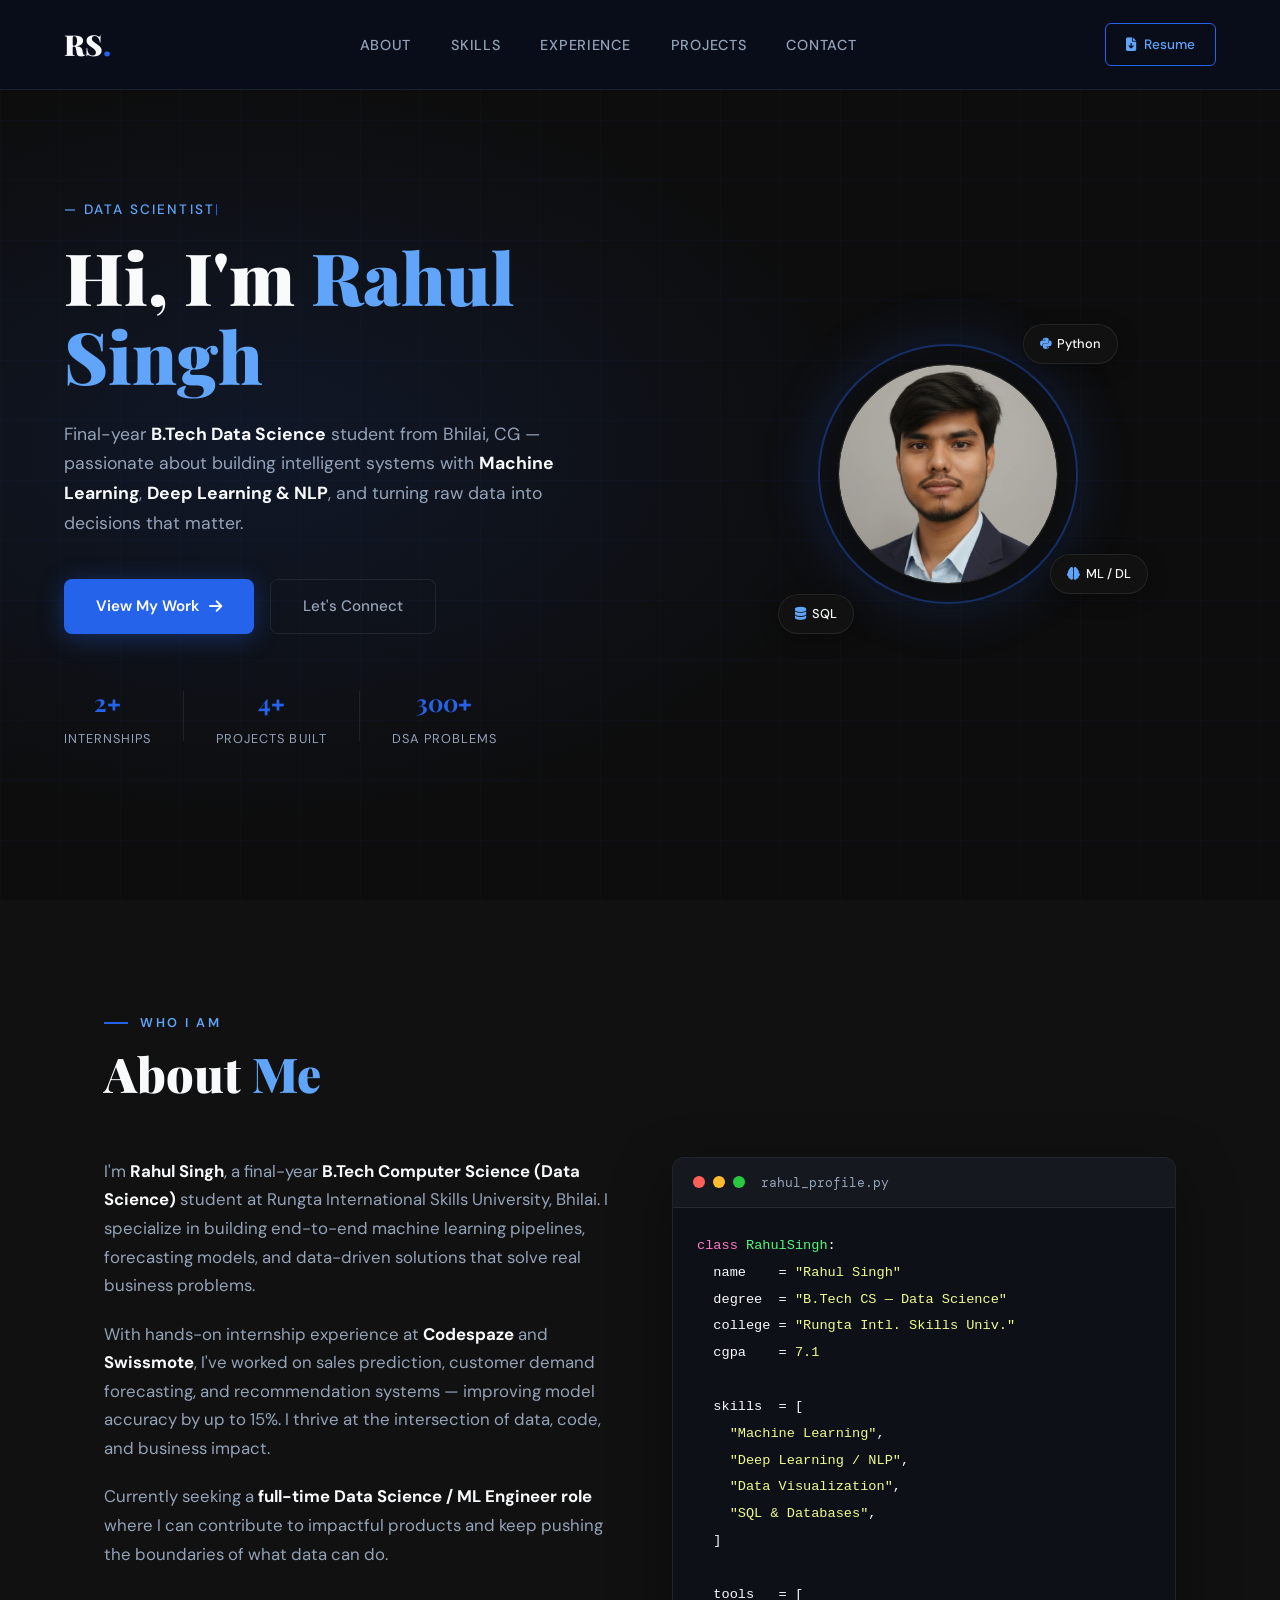
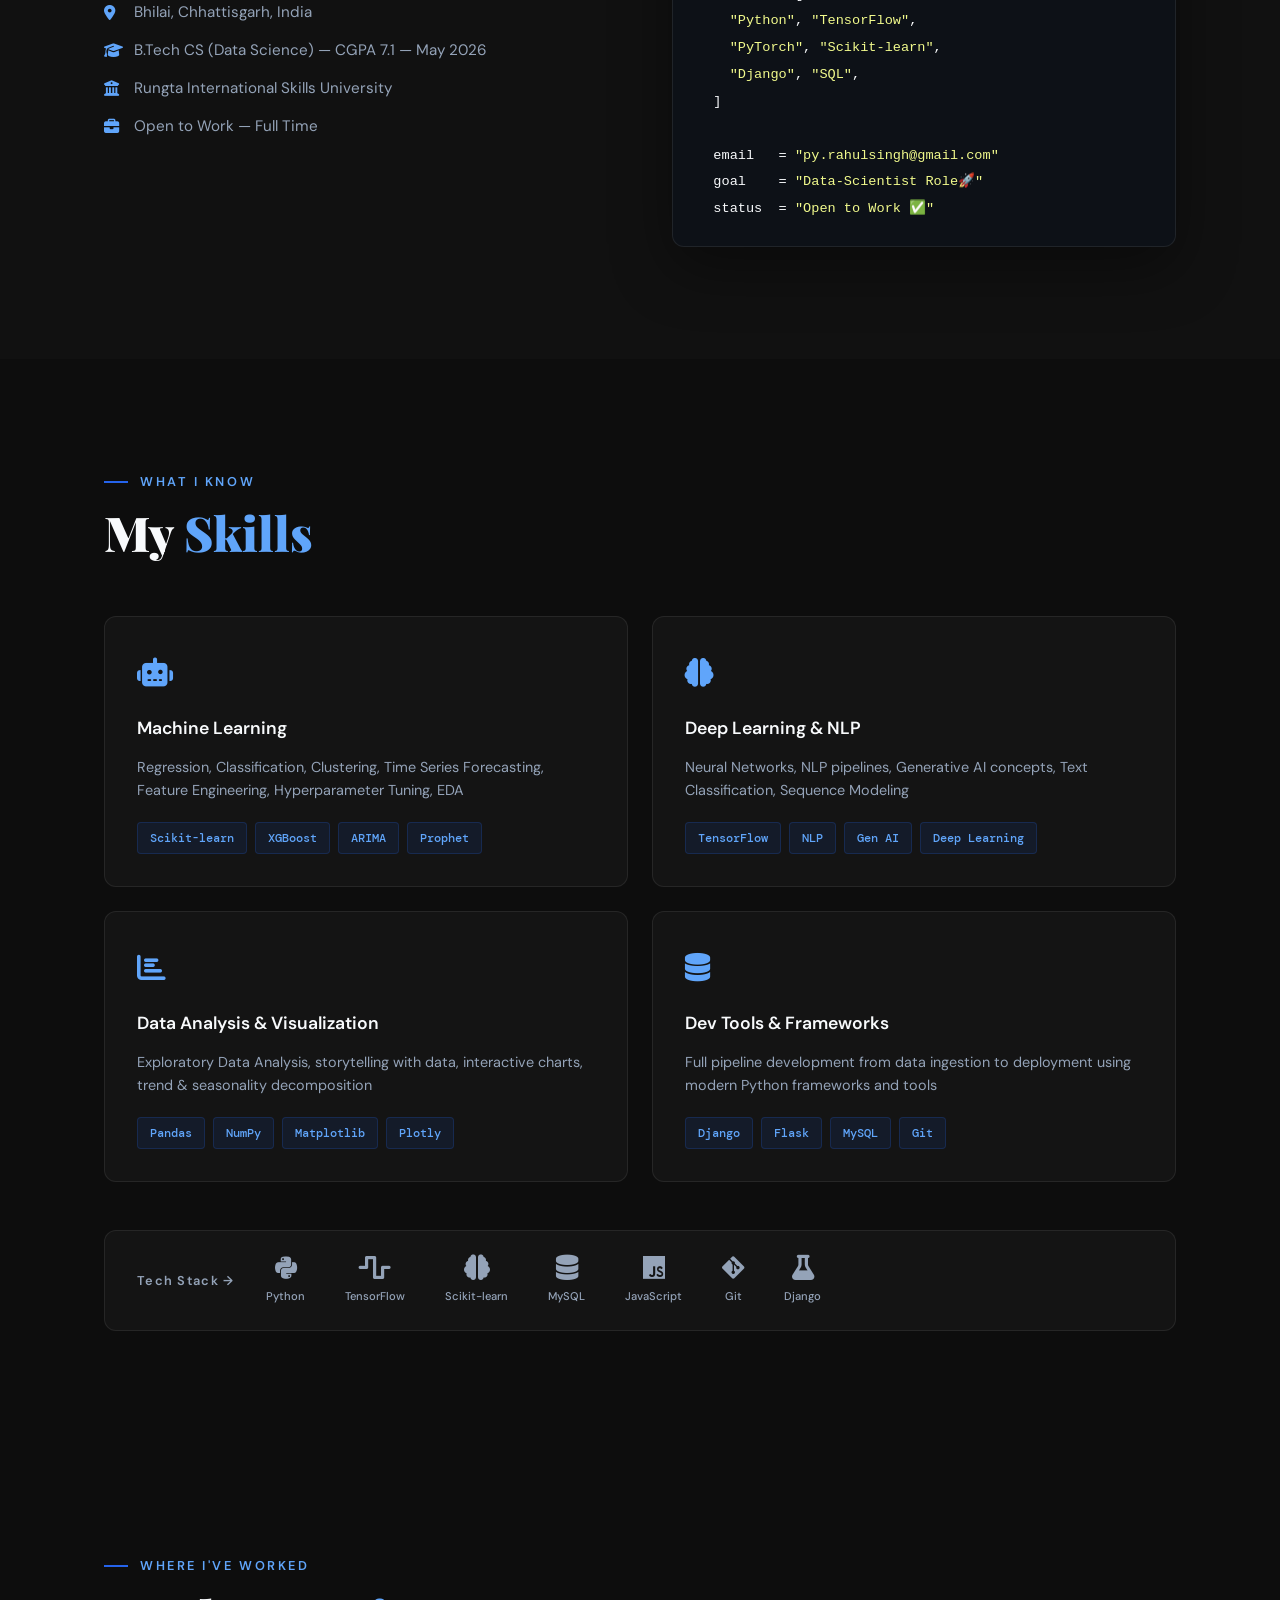
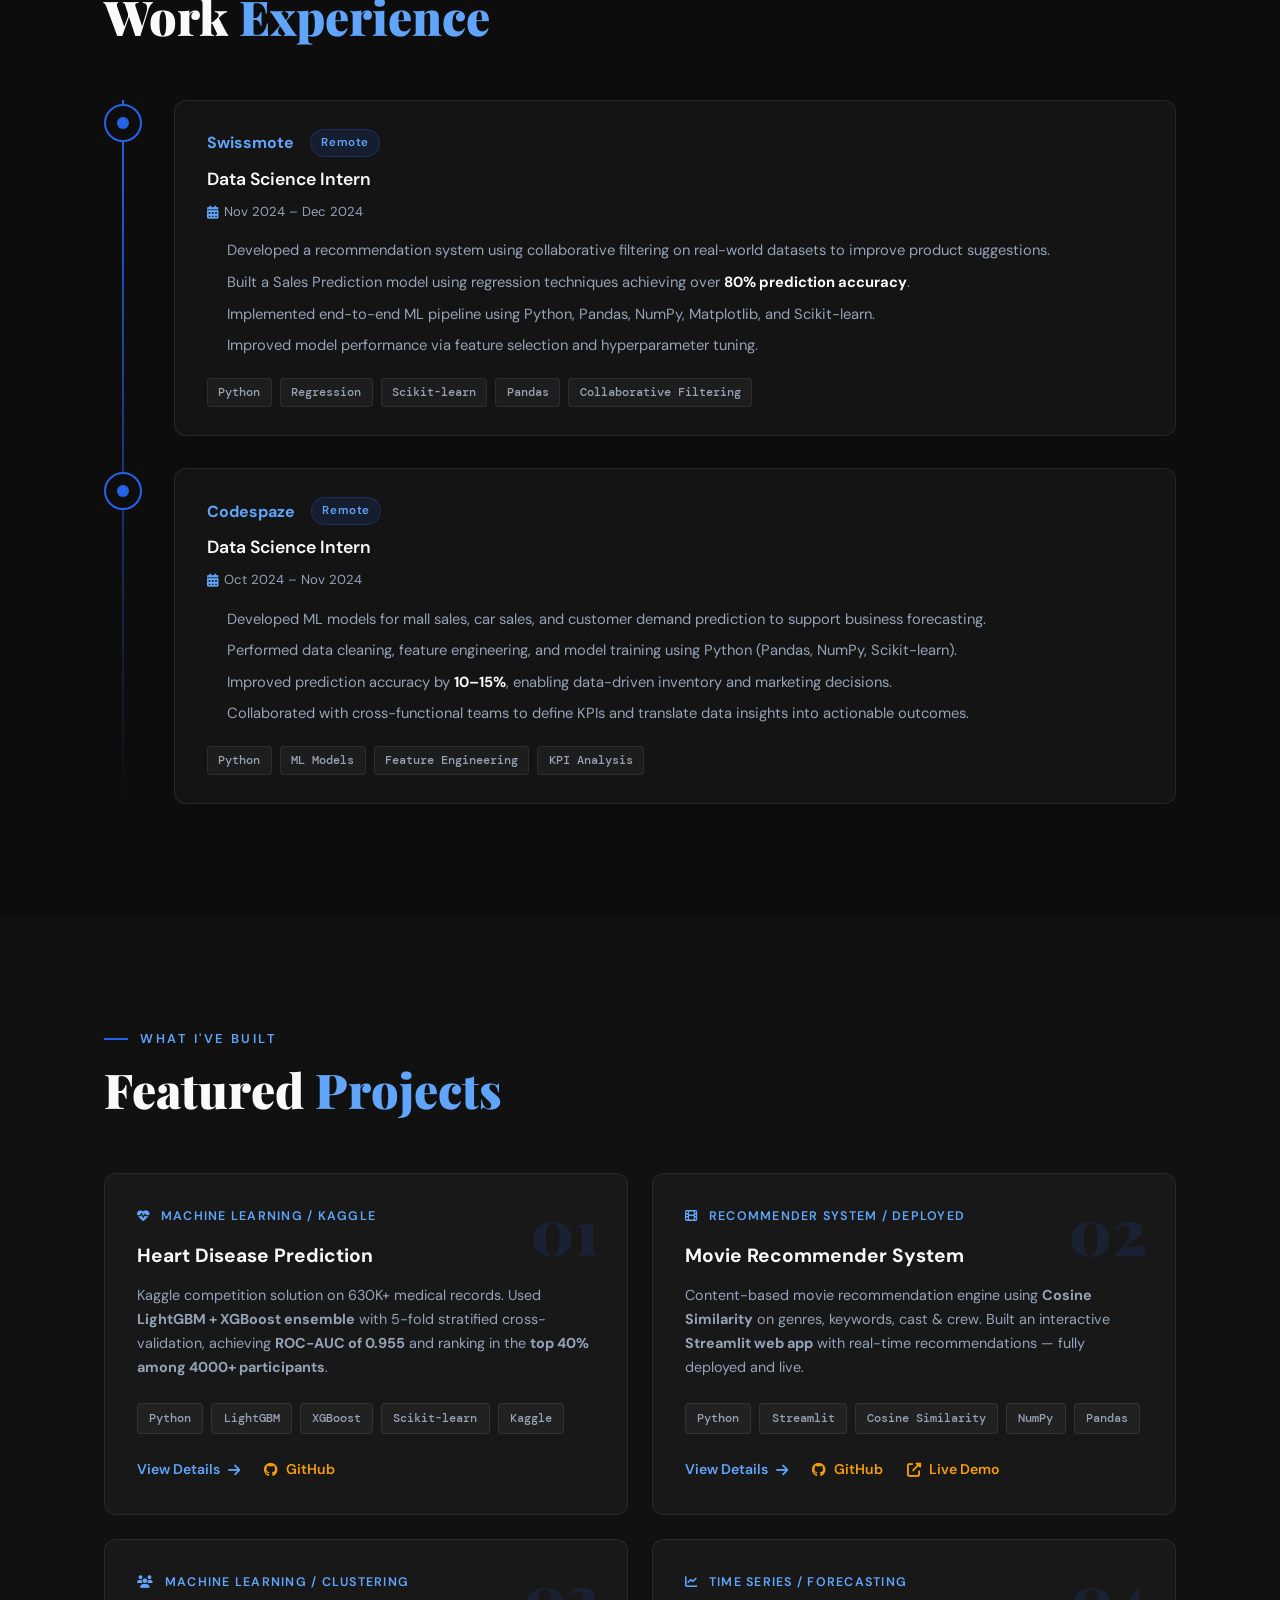
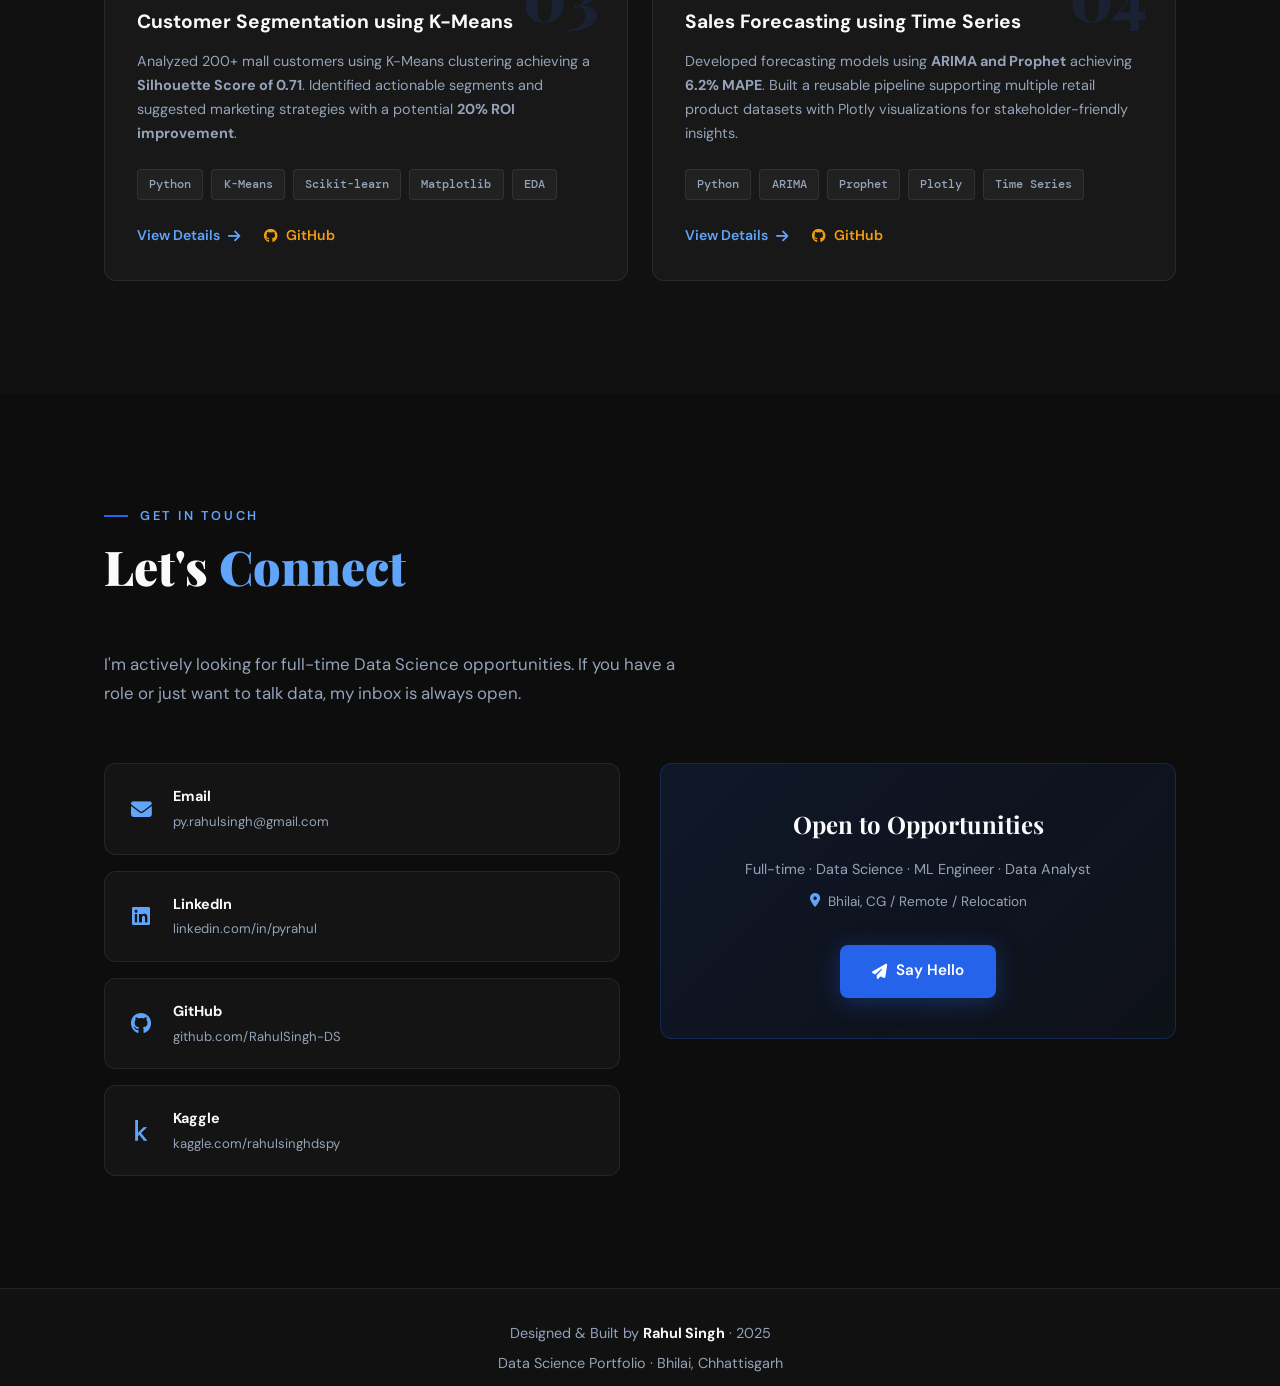
==== index.html @ aa513aab "Initial commit - Rahul Singh Portfolio" ====
<!DOCTYPE html>
<html lang="en">
<head>
  <meta charset="UTF-8" />
  <meta name="viewport" content="width=device-width, initial-scale=1.0"/>
  <title>Rahul Singh | Data Science Portfolio</title>
  <link rel="stylesheet" href="style.css" />
  <link href="https://fonts.googleapis.com/css2?family=Playfair+Display:wght@400;700;900&family=DM+Sans:wght@300;400;500;600&family=DM+Mono:wght@400;500&display=swap" rel="stylesheet"/>
  <link rel="stylesheet" href="https://cdnjs.cloudflare.com/ajax/libs/font-awesome/6.5.0/css/all.min.css"/>
</head>
<body>

  <!-- ═══════════════════════════
       NAVBAR
  ═══════════════════════════ -->
  <nav class="navbar" id="navbar">
    <div class="nav-logo">RS<span class="dot">.</span></div>
    <ul class="nav-links">
      <li><a href="#about">About</a></li>
      <li><a href="#skills">Skills</a></li>
      <li><a href="#experience">Experience</a></li>
      <li><a href="#projects">Projects</a></li>
      <li><a href="#contact">Contact</a></li>
    </ul>
    <a href="assets/resume/RahulSinghResume.pdf" class="btn-resume" target="_blank">
      <i class="fas fa-file-arrow-down"></i> Resume
    </a>
    <button class="hamburger" id="hamburger">
      <span></span><span></span><span></span>
    </button>
  </nav>

  <!-- ═══════════════════════════
       HERO
  ═══════════════════════════ -->
  <section class="hero" id="home">
    <div class="hero-bg-grid"></div>
    <div class="hero-content">

      <p class="hero-tag reveal">— <span id="typewriter"></span><span class="type-cursor">|</span></p>

      <h1 class="hero-title reveal">
        Hi, I'm <span class="highlight">Rahul Singh</span>
      </h1>

      <p class="hero-sub reveal">
        Final-year <strong>B.Tech Data Science</strong> student from Bhilai, CG — passionate about
        building intelligent systems with <strong>Machine Learning</strong>, <strong>Deep Learning & NLP</strong>,
        and turning raw data into decisions that matter.
      </p>

      <div class="hero-cta reveal">
        <a href="#projects" class="btn-primary">View My Work <i class="fas fa-arrow-right"></i></a>
        <a href="#contact" class="btn-ghost">Let's Connect</a>
      </div>

      <div class="hero-stats reveal">
        <div class="stat">
          <span class="stat-num" data-target="2">0</span><span>+</span>
          <p>Internships</p>
        </div>
        <div class="stat-divider"></div>
        <div class="stat">
          <span class="stat-num" data-target="4">0</span><span>+</span>
          <p>Projects Built</p>
        </div>
        <div class="stat-divider"></div>
        <div class="stat">
          <span class="stat-num" data-target="300">0</span><span>+</span>
          <p>DSA Problems</p>
        </div>
      </div>

    </div>

    <div class="hero-visual reveal">
      <div class="avatar-ring">
        <div class="avatar-placeholder">
          <img src="assets/images/pfp.jpg" alt="Rahul Singh" onerror="this.style.display='none';this.parentElement.innerHTML+='<span class=initials>RS</span>'" />
        </div>
      </div>
      <div class="float-badge badge-1"><i class="fab fa-python"></i> Python</div>
      <div class="float-badge badge-2"><i class="fas fa-brain"></i> ML / DL</div>
      <div class="float-badge badge-3"><i class="fas fa-database"></i> SQL</div>
    </div>
  </section>

  <!-- ═══════════════════════════
       ABOUT
  ═══════════════════════════ -->
  <section class="about section" id="about">
    <div class="container">
      <div class="section-label">Who I Am</div>
      <h2 class="section-title">About <span class="highlight">Me</span></h2>

      <div class="about-grid">

        <div class="about-text reveal">
          <p>
            I'm <strong>Rahul Singh</strong>, a final-year <strong>B.Tech Computer Science (Data Science)</strong>
            student at Rungta International Skills University, Bhilai. I specialize in building
            end-to-end machine learning pipelines, forecasting models, and data-driven solutions
            that solve real business problems.
          </p>
          <p>
            With hands-on internship experience at <strong>Codespaze</strong> and <strong>Swissmote</strong>,
            I've worked on sales prediction, customer demand forecasting, and recommendation systems —
            improving model accuracy by up to 15%. I thrive at the intersection of data, code, and business impact.
          </p>
          <p>
            Currently seeking a <strong>full-time Data Science / ML Engineer role</strong> where I can
            contribute to impactful products and keep pushing the boundaries of what data can do.
          </p>
          <div class="about-info">
            <div class="info-item"><i class="fas fa-map-marker-alt"></i> Bhilai, Chhattisgarh, India</div>
            <div class="info-item"><i class="fas fa-graduation-cap"></i> B.Tech CS (Data Science) — CGPA 7.1 — May 2026</div>
            <div class="info-item"><i class="fas fa-university"></i> Rungta International Skills University</div>
            <div class="info-item"><i class="fas fa-briefcase"></i> Open to Work — Full Time</div>
          </div>
        </div>

        <div class="about-card reveal">
          <div class="card-inner">
            <div class="card-header">
              <span class="card-dot red"></span>
              <span class="card-dot yellow"></span>
              <span class="card-dot green"></span>
              <span class="card-title">rahul_profile.py</span>
            </div>
            <pre class="code-block"><code><span class="c-keyword">class</span> <span class="c-class">RahulSingh</span>:
  name    = <span class="c-str">"Rahul Singh"</span>
  degree  = <span class="c-str">"B.Tech CS — Data Science"</span>
  college = <span class="c-str">"Rungta Intl. Skills Univ."</span>
  cgpa    = <span class="c-str">7.1</span>

  skills  = [
    <span class="c-str">"Machine Learning"</span>,
    <span class="c-str">"Deep Learning / NLP"</span>,
    <span class="c-str">"Data Visualization"</span>,
    <span class="c-str">"SQL & Databases"</span>,
  ]

  tools   = [
    <span class="c-str">"Python"</span>, <span class="c-str">"TensorFlow"</span>,
    <span class="c-str">"PyTorch"</span>, <span class="c-str">"Scikit-learn"</span>,
    <span class="c-str">"Django"</span>, <span class="c-str">"SQL"</span>,
  ]

  email   = <span class="c-str">"py.rahulsingh@gmail.com"</span>
  goal    = <span class="c-str">"Data-Scientist Role🚀"</span>
  status  = <span class="c-str">"Open to Work ✅"</span></code></pre>
          </div>
        </div>

      </div>
    </div>
  </section>

  <!-- ═══════════════════════════
       SKILLS
  ═══════════════════════════ -->
  <section class="skills section" id="skills">
    <div class="container">
      <div class="section-label">What I Know</div>
      <h2 class="section-title">My <span class="highlight">Skills</span></h2>

      <div class="skills-grid">

        <div class="skill-card reveal">
          <div class="skill-icon"><i class="fas fa-robot"></i></div>
          <h3>Machine Learning</h3>
          <p>Regression, Classification, Clustering, Time Series Forecasting, Feature Engineering, Hyperparameter Tuning, EDA</p>
          <div class="skill-tags">
            <span>Scikit-learn</span><span>XGBoost</span><span>ARIMA</span><span>Prophet</span>
          </div>
        </div>

        <div class="skill-card reveal">
          <div class="skill-icon"><i class="fas fa-brain"></i></div>
          <h3>Deep Learning & NLP</h3>
          <p>Neural Networks, NLP pipelines, Generative AI concepts, Text Classification, Sequence Modeling</p>
          <div class="skill-tags">
            <span>TensorFlow</span><span>NLP</span><span>Gen AI</span><span>Deep Learning</span>
          </div>
        </div>

        <div class="skill-card reveal">
          <div class="skill-icon"><i class="fas fa-chart-bar"></i></div>
          <h3>Data Analysis & Visualization</h3>
          <p>Exploratory Data Analysis, storytelling with data, interactive charts, trend & seasonality decomposition</p>
          <div class="skill-tags">
            <span>Pandas</span><span>NumPy</span><span>Matplotlib</span><span>Plotly</span>
          </div>
        </div>

        <div class="skill-card reveal">
          <div class="skill-icon"><i class="fas fa-database"></i></div>
          <h3>Dev Tools & Frameworks</h3>
          <p>Full pipeline development from data ingestion to deployment using modern Python frameworks and tools</p>
          <div class="skill-tags">
            <span>Django</span><span>Flask</span><span>MySQL</span><span>Git</span>
          </div>
        </div>

      </div>

      <div class="tech-bar reveal">
        <span>Tech Stack →</span>
        <div class="tech-logos">
          <div class="tech-item"><i class="fab fa-python"></i><p>Python</p></div>
          <div class="tech-item"><i class="fas fa-wave-square"></i><p>TensorFlow</p></div>
          <div class="tech-item"><i class="fas fa-brain"></i><p>Scikit-learn</p></div>
          <div class="tech-item"><i class="fas fa-database"></i><p>MySQL</p></div>
          <div class="tech-item"><i class="fab fa-js"></i><p>JavaScript</p></div>
          <div class="tech-item"><i class="fab fa-git-alt"></i><p>Git</p></div>
          <div class="tech-item"><i class="fas fa-flask"></i><p>Django</p></div>
        </div>
      </div>

    </div>
  </section>

  <!-- ═══════════════════════════
       EXPERIENCE
  ═══════════════════════════ -->
  <section class="experience section" id="experience">
    <div class="container">
      <div class="section-label">Where I've Worked</div>
      <h2 class="section-title">Work <span class="highlight">Experience</span></h2>

      <div class="timeline">

        <div class="timeline-item reveal">
          <div class="timeline-dot"></div>
          <div class="timeline-card">
            <div class="timeline-meta">
              <span class="timeline-company">Swissmote</span>
              <span class="timeline-badge">Remote</span>
            </div>
            <h3>Data Science Intern</h3>
            <p class="timeline-date"><i class="fas fa-calendar-alt"></i> Nov 2024 – Dec 2024</p>
            <ul class="timeline-points">
              <li>Developed a recommendation system using collaborative filtering on real-world datasets to improve product suggestions.</li>
              <li>Built a Sales Prediction model using regression techniques achieving over <strong>80% prediction accuracy</strong>.</li>
              <li>Implemented end-to-end ML pipeline using Python, Pandas, NumPy, Matplotlib, and Scikit-learn.</li>
              <li>Improved model performance via feature selection and hyperparameter tuning.</li>
            </ul>
            <div class="timeline-tags">
              <span>Python</span><span>Regression</span><span>Scikit-learn</span><span>Pandas</span><span>Collaborative Filtering</span>
            </div>
          </div>
        </div>

        <div class="timeline-item reveal">
          <div class="timeline-dot"></div>
          <div class="timeline-card">
            <div class="timeline-meta">
              <span class="timeline-company">Codespaze</span>
              <span class="timeline-badge">Remote</span>
            </div>
            <h3>Data Science Intern</h3>
            <p class="timeline-date"><i class="fas fa-calendar-alt"></i> Oct 2024 – Nov 2024</p>
            <ul class="timeline-points">
              <li>Developed ML models for mall sales, car sales, and customer demand prediction to support business forecasting.</li>
              <li>Performed data cleaning, feature engineering, and model training using Python (Pandas, NumPy, Scikit-learn).</li>
              <li>Improved prediction accuracy by <strong>10–15%</strong>, enabling data-driven inventory and marketing decisions.</li>
              <li>Collaborated with cross-functional teams to define KPIs and translate data insights into actionable outcomes.</li>
            </ul>
            <div class="timeline-tags">
              <span>Python</span><span>ML Models</span><span>Feature Engineering</span><span>KPI Analysis</span>
            </div>
          </div>
        </div>

      </div>
    </div>
  </section>

  <!-- ═══════════════════════════
       PROJECTS
  ═══════════════════════════ -->
  <section class="projects section" id="projects">
    <div class="container">
      <div class="section-label">What I've Built</div>
      <h2 class="section-title">Featured <span class="highlight">Projects</span></h2>

      <div class="projects-grid">

        <div class="project-card reveal">
          <div class="project-num">01</div>
          <div class="project-domain"><i class="fas fa-heartbeat"></i> Machine Learning / Kaggle</div>
          <h3>Heart Disease Prediction</h3>
          <p>Kaggle competition solution on 630K+ medical records. Used <strong>LightGBM + XGBoost ensemble</strong> with 5-fold stratified cross-validation, achieving <strong>ROC-AUC of 0.955</strong> and ranking in the <strong>top 40% among 4000+ participants</strong>.</p>
          <div class="project-tags">
            <span>Python</span><span>LightGBM</span><span>XGBoost</span><span>Scikit-learn</span><span>Kaggle</span>
          </div>
          <div class="project-links-row">
            <a href="projects/project1.html" class="project-link">View Details <i class="fas fa-arrow-right"></i></a>
            <a href="https://github.com/RahulSingh-DS/heart-disease-kaggle-prediction" target="_blank" class="project-link live-link"><i class="fab fa-github"></i> GitHub</a>
          </div>
        </div>

        <div class="project-card reveal">
          <div class="project-num">02</div>
          <div class="project-domain"><i class="fas fa-film"></i> Recommender System / Deployed</div>
          <h3>Movie Recommender System</h3>
          <p>Content-based movie recommendation engine using <strong>Cosine Similarity</strong> on genres, keywords, cast & crew. Built an interactive <strong>Streamlit web app</strong> with real-time recommendations — fully deployed and live.</p>
          <div class="project-tags">
            <span>Python</span><span>Streamlit</span><span>Cosine Similarity</span><span>NumPy</span><span>Pandas</span>
          </div>
          <div class="project-links-row">
            <a href="projects/project2.html" class="project-link">View Details <i class="fas fa-arrow-right"></i></a>
            <a href="https://github.com/RahulSingh-DS/movie-recommender-system" target="_blank" class="project-link live-link"><i class="fab fa-github"></i> GitHub</a>
            <a href="https://movie-recommender-system-rahulsinghds.streamlit.app" target="_blank" class="project-link live-link"><i class="fas fa-external-link-alt"></i> Live Demo</a>
          </div>
        </div>

        <div class="project-card reveal">
          <div class="project-num">03</div>
          <div class="project-domain"><i class="fas fa-users"></i> Machine Learning / Clustering</div>
          <h3>Customer Segmentation using K-Means</h3>
          <p>Analyzed 200+ mall customers using K-Means clustering achieving a <strong>Silhouette Score of 0.71</strong>. Identified actionable segments and suggested marketing strategies with a potential <strong>20% ROI improvement</strong>.</p>
          <div class="project-tags">
            <span>Python</span><span>K-Means</span><span>Scikit-learn</span><span>Matplotlib</span><span>EDA</span>
          </div>
          <div class="project-links-row">
            <a href="projects/project3.html" class="project-link">View Details <i class="fas fa-arrow-right"></i></a>
            <a href="https://github.com/RahulSingh-DS/Customer-Segmentatiob-using-K-means-Clustering." target="_blank" class="project-link live-link"><i class="fab fa-github"></i> GitHub</a>
          </div>
        </div>

        <div class="project-card reveal">
          <div class="project-num">04</div>
          <div class="project-domain"><i class="fas fa-chart-line"></i> Time Series / Forecasting</div>
          <h3>Sales Forecasting using Time Series</h3>
          <p>Developed forecasting models using <strong>ARIMA and Prophet</strong> achieving <strong>6.2% MAPE</strong>. Built a reusable pipeline supporting multiple retail product datasets with Plotly visualizations for stakeholder-friendly insights.</p>
          <div class="project-tags">
            <span>Python</span><span>ARIMA</span><span>Prophet</span><span>Plotly</span><span>Time Series</span>
          </div>
          <div class="project-links-row">
            <a href="projects/project4.html" class="project-link">View Details <i class="fas fa-arrow-right"></i></a>
            <a href="https://github.com/RahulSingh-DS" target="_blank" class="project-link live-link"><i class="fab fa-github"></i> GitHub</a>
          </div>
        </div>

      </div>
    </div>
  </section>

  <!-- ═══════════════════════════
       CONTACT
  ═══════════════════════════ -->
  <section class="contact section" id="contact">
    <div class="container">
      <div class="section-label">Get In Touch</div>
      <h2 class="section-title">Let's <span class="highlight">Connect</span></h2>

      <p class="contact-sub reveal">
        I'm actively looking for full-time Data Science opportunities.
        If you have a role or just want to talk data, my inbox is always open.
      </p>

      <div class="contact-grid">

        <div class="contact-links reveal">
          <a href="mailto:py.rahulsingh@gmail.com" class="contact-item">
            <i class="fas fa-envelope"></i>
            <div><strong>Email</strong><span>py.rahulsingh@gmail.com</span></div>
          </a>
          <a href="https://linkedin.com/in/pyrahul" target="_blank" class="contact-item">
            <i class="fab fa-linkedin"></i>
            <div><strong>LinkedIn</strong><span>linkedin.com/in/pyrahul</span></div>
          </a>
          <a href="https://github.com/RahulSingh-DS" target="_blank" class="contact-item">
            <i class="fab fa-github"></i>
            <div><strong>GitHub</strong><span>github.com/RahulSingh-DS</span></div>
          </a>
          <a href="https://kaggle.com/rahulsinghdspy" target="_blank" class="contact-item">
            <i class="fab fa-kaggle"></i>
            <div><strong>Kaggle</strong><span>kaggle.com/rahulsinghdspy</span></div>
          </a>
        </div>

        <div class="contact-cta reveal">
          <div class="cta-box">
            <h3>Open to Opportunities</h3>
            <p>Full-time · Data Science · ML Engineer · Data Analyst</p>
            <p class="cta-location"><i class="fas fa-map-marker-alt"></i> Bhilai, CG / Remote / Relocation</p>
            <a href="mailto:py.rahulsingh@gmail.com" class="btn-primary">
              <i class="fas fa-paper-plane"></i> Say Hello
            </a>
          </div>
        </div>

      </div>
    </div>
  </section>

  <!-- ═══════════════════════════
       FOOTER
  ═══════════════════════════ -->
  <footer class="footer">
    <div class="container">
      <p>Designed & Built by <strong>Rahul Singh</strong> · 2025</p>
      <p class="footer-sub">Data Science Portfolio · Bhilai, Chhattisgarh</p>
    </div>
  </footer>

  <script src="script.js"></script>
</body>
</html>
---- style.css ----
/* ═══════════════════════════════════════════
   RAHUL PORTFOLIO — PROFESSIONAL CORPORATE
   ═══════════════════════════════════════════ */

/* ── CSS Variables ── */
:root {
  --navy:       #0d0d0d;
  --navy-mid:   #111111;
  --navy-light: #1a1a1a;
  --accent:     #2563eb;
  --accent-glow:#3b82f6;
  --accent-lt:  #60a5fa;
  --gold:       #f59e0b;
  --white:      #f8fafc;
  --muted:      #94a3b8;
  --border:     rgba(255,255,255,0.08);
  --card-bg:    rgba(255,255,255,0.03);
  --font-display: 'Playfair Display', serif;
  --font-body:    'DM Sans', sans-serif;
  --font-mono:    'DM Mono', monospace;
  --radius:     12px;
  --transition: 0.35s cubic-bezier(0.4, 0, 0.2, 1);
}

/* ── Reset ── */
*, *::before, *::after { margin: 0; padding: 0; box-sizing: border-box; }
html { scroll-behavior: smooth; }
body {
  background: var(--navy);
  color: var(--white);
  font-family: var(--font-body);
  font-size: 16px;
  line-height: 1.7;
  overflow-x: hidden;
}
a { text-decoration: none; color: inherit; }
ul { list-style: none; }
img { max-width: 100%; display: block; }

/* ── Scrollbar ── */
::-webkit-scrollbar { width: 6px; }
::-webkit-scrollbar-track { background: var(--navy); }
::-webkit-scrollbar-thumb { background: var(--accent); border-radius: 4px; }

/* ── Selection ── */
::selection { background: var(--accent); color: #fff; }

/* ══════════════════════════════
   NAVBAR
══════════════════════════════ */
.navbar {
  position: fixed; top: 0; left: 0; right: 0; z-index: 999;
  display: flex; align-items: center; justify-content: space-between;
  padding: 1.25rem 5%;
  background: rgba(10, 15, 30, 0.85);
  backdrop-filter: blur(16px);
  border-bottom: 1px solid var(--border);
  transition: var(--transition);
}
.navbar.scrolled {
  padding: 0.9rem 5%;
  box-shadow: 0 4px 30px rgba(0,0,0,0.4);
}
.nav-logo {
  font-family: var(--font-display);
  font-size: 1.8rem; font-weight: 900;
  color: var(--white);
}
.nav-logo .dot { color: var(--accent); }
.nav-links { display: flex; gap: 2.5rem; }
.nav-links a {
  font-size: 0.9rem; font-weight: 500;
  color: var(--muted); letter-spacing: 0.05em;
  text-transform: uppercase;
  position: relative; transition: color var(--transition);
}
.nav-links a::after {
  content: ''; position: absolute; bottom: -4px; left: 0;
  width: 0; height: 2px; background: var(--accent);
  transition: width var(--transition);
}
.nav-links a:hover { color: var(--white); }
.nav-links a:hover::after { width: 100%; }
.btn-resume {
  display: flex; align-items: center; gap: 0.5rem;
  padding: 0.55rem 1.25rem; border-radius: 6px;
  background: transparent; border: 1px solid var(--accent);
  color: var(--accent-lt); font-size: 0.85rem; font-weight: 500;
  transition: var(--transition);
}
.btn-resume:hover { background: var(--accent); color: #fff; }
.hamburger { display: none; flex-direction: column; gap: 5px; background: none; border: none; cursor: pointer; }
.hamburger span { display: block; width: 24px; height: 2px; background: var(--white); border-radius: 2px; transition: var(--transition); }

/* ══════════════════════════════
   HERO
══════════════════════════════ */
.hero {
  min-height: 100vh;
  display: flex; align-items: center;
  padding: 7rem 5% 4rem;
  position: relative; overflow: hidden;
  gap: 4rem;
}
.hero-bg-grid {
  position: absolute; inset: 0; z-index: 0;
  background-image:
    linear-gradient(rgba(37, 99, 235, 0.04) 1px, transparent 1px),
    linear-gradient(90deg, rgba(37, 99, 235, 0.04) 1px, transparent 1px);
  background-size: 60px 60px;
}
.hero-bg-grid::after {
  content: ''; position: absolute; inset: 0;
  background: radial-gradient(ellipse 70% 60% at 20% 50%, rgba(37,99,235,0.12) 0%, transparent 70%);
}
.hero-content { position: relative; z-index: 1; flex: 1; max-width: 640px; }
.hero-tag {
  font-size: 0.85rem; font-weight: 500; letter-spacing: 0.15em;
  text-transform: uppercase; color: var(--accent-lt);
  margin-bottom: 1rem;
}
.hero-title {
  font-family: var(--font-display);
  font-size: clamp(2.8rem, 6vw, 4.5rem);
  font-weight: 900; line-height: 1.1;
  margin-bottom: 1.5rem;
  color: var(--white);
}
.highlight { color: var(--accent-lt); }
.type-cursor {
  color: var(--accent);
  animation: blink 0.75s step-end infinite;
  font-weight: 300;
}
@keyframes blink { 50% { opacity: 0; } }
.hero-sub {
  font-size: 1.1rem; color: var(--muted); margin-bottom: 2.5rem; max-width: 520px;
}
.hero-sub strong { color: var(--white); }
.hero-cta { display: flex; gap: 1rem; flex-wrap: wrap; margin-bottom: 3rem; }
.btn-primary {
  display: inline-flex; align-items: center; gap: 0.6rem;
  padding: 0.85rem 2rem; border-radius: 8px;
  background: var(--accent); color: #fff;
  font-weight: 600; font-size: 0.95rem;
  transition: var(--transition); box-shadow: 0 4px 24px rgba(37,99,235,0.35);
}
.btn-primary:hover { background: var(--accent-glow); transform: translateY(-2px); box-shadow: 0 8px 32px rgba(37,99,235,0.5); }
.btn-ghost {
  display: inline-flex; align-items: center; gap: 0.6rem;
  padding: 0.85rem 2rem; border-radius: 8px;
  border: 1px solid var(--border); color: var(--muted);
  font-weight: 500; font-size: 0.95rem;
  transition: var(--transition);
}
.btn-ghost:hover { border-color: var(--accent); color: var(--white); }
.hero-stats { display: flex; align-items: center; gap: 2rem; }
.stat { text-align: center; }
.stat-num { font-family: var(--font-display); font-size: 2.2rem; font-weight: 900; color: var(--white); }
.stat span { color: var(--accent); font-size: 1.5rem; font-weight: 700; }
.stat p { font-size: 0.8rem; color: var(--muted); text-transform: uppercase; letter-spacing: 0.08em; margin-top: 0.2rem; }
.stat-divider { width: 1px; height: 50px; background: var(--border); }

/* Hero Visual */
.hero-visual {
  position: relative; z-index: 1; flex-shrink: 0;
  display: flex; align-items: center; justify-content: center;
  width: 360px; height: 360px;
}
.avatar-ring {
  width: 260px; height: 260px; border-radius: 50%;
  border: 2px solid rgba(37,99,235,0.4);
  display: flex; align-items: center; justify-content: center;
  position: relative;
  box-shadow: 0 0 60px rgba(37,99,235,0.2), inset 0 0 40px rgba(37,99,235,0.05);
  animation: pulse-ring 3s ease-in-out infinite;
}
@keyframes pulse-ring {
  0%, 100% { box-shadow: 0 0 60px rgba(37,99,235,0.2); }
  50%       { box-shadow: 0 0 90px rgba(37,99,235,0.35); }
}
.avatar-placeholder {
  width: 220px; height: 220px; border-radius: 50%;
  background: linear-gradient(135deg, var(--navy-light), var(--navy-mid));
  border: 1px solid var(--border);
  display: flex; align-items: center; justify-content: center;
  font-size: 5rem; color: var(--muted);
  overflow: hidden;
}
.avatar-placeholder img { width: 100%; height: 100%; object-fit: cover; }
.float-badge {
  position: absolute;
  display: flex; align-items: center; gap: 0.4rem;
  background: var(--navy-mid); border: 1px solid var(--border);
  padding: 0.5rem 1rem; border-radius: 50px;
  font-size: 0.8rem; font-weight: 500; color: var(--white);
  backdrop-filter: blur(10px);
  box-shadow: 0 4px 20px rgba(0,0,0,0.3);
}
.float-badge i { color: var(--accent-lt); }
.badge-1 { top: 30px; right: 10px; animation: float 4s ease-in-out infinite; }
.badge-2 { bottom: 60px; right: -20px; animation: float 4s ease-in-out 1s infinite; }
.badge-3 { bottom: 20px; left: 10px; animation: float 4s ease-in-out 2s infinite; }
@keyframes float {
  0%, 100% { transform: translateY(0); }
  50%       { transform: translateY(-10px); }
}

/* ══════════════════════════════
   SECTIONS SHARED
══════════════════════════════ */
.section { padding: 7rem 0; }
.container { max-width: 1200px; margin: 0 auto; padding: 0 5%; }
.section-label {
  font-size: 0.8rem; font-weight: 600; letter-spacing: 0.2em;
  text-transform: uppercase; color: var(--accent-lt);
  margin-bottom: 0.75rem;
  display: flex; align-items: center; gap: 0.75rem;
}
.section-label::before {
  content: ''; display: block; width: 24px; height: 2px; background: var(--accent);
}
.section-title {
  font-family: var(--font-display);
  font-size: clamp(2rem, 4vw, 3rem);
  font-weight: 900; margin-bottom: 3.5rem; line-height: 1.15;
}

/* Reveal animation */
.reveal { opacity: 0; transform: translateY(30px); transition: opacity 0.7s ease, transform 0.7s ease; }
.reveal.visible { opacity: 1; transform: translateY(0); }

/* ══════════════════════════════
   ABOUT
══════════════════════════════ */
.about { background: var(--navy-mid); }
.about-grid { display: grid; grid-template-columns: 1fr 1fr; gap: 4rem; align-items: start; }
.about-text p { color: var(--muted); margin-bottom: 1.25rem; font-size: 1.05rem; }
.about-text strong { color: var(--white); }
.about-info { margin-top: 2rem; display: flex; flex-direction: column; gap: 0.75rem; }
.info-item { display: flex; align-items: center; gap: 0.75rem; color: var(--muted); font-size: 0.95rem; }
.info-item i { color: var(--accent-lt); width: 18px; }

/* Code card */
.about-card { position: relative; }
.card-inner {
  background: #0d1117; border: 1px solid var(--border);
  border-radius: var(--radius); overflow: hidden;
  box-shadow: 0 20px 60px rgba(0,0,0,0.4);
}
.card-header {
  display: flex; align-items: center; gap: 0.5rem;
  padding: 0.85rem 1.25rem;
  background: rgba(255,255,255,0.03);
  border-bottom: 1px solid var(--border);
}
.card-dot { width: 12px; height: 12px; border-radius: 50%; }
.card-dot.red    { background: #ff5f57; }
.card-dot.yellow { background: #febc2e; }
.card-dot.green  { background: #28c840; }
.card-title { margin-left: 0.5rem; font-family: var(--font-mono); font-size: 0.8rem; color: var(--muted); }
.code-block { padding: 1.5rem; font-family: var(--font-mono); font-size: 0.85rem; line-height: 1.9; overflow-x: auto; }
.c-keyword { color: #ff79c6; }
.c-class    { color: #50fa7b; }
.c-str      { color: #f1fa8c; }

/* ══════════════════════════════
   SKILLS
══════════════════════════════ */
.skills { background: var(--navy); }
.skills-grid { display: grid; grid-template-columns: repeat(2, 1fr); gap: 1.5rem; margin-bottom: 3rem; }
.skill-card {
  background: var(--card-bg); border: 1px solid var(--border);
  border-radius: var(--radius); padding: 2rem;
  transition: var(--transition); cursor: default;
  position: relative; overflow: hidden;
}
.skill-card::before {
  content: ''; position: absolute; top: 0; left: 0; right: 0;
  height: 3px; background: linear-gradient(90deg, var(--accent), var(--accent-lt));
  transform: scaleX(0); transform-origin: left; transition: transform var(--transition);
}
.skill-card:hover { border-color: rgba(37,99,235,0.3); transform: translateY(-4px); box-shadow: 0 12px 40px rgba(37,99,235,0.1); }
.skill-card:hover::before { transform: scaleX(1); }
.skill-icon { font-size: 1.8rem; color: var(--accent-lt); margin-bottom: 1rem; }
.skill-card h3 { font-size: 1.1rem; font-weight: 600; margin-bottom: 0.75rem; color: var(--white); }
.skill-card p { font-size: 0.9rem; color: var(--muted); margin-bottom: 1.25rem; line-height: 1.6; }
.skill-tags { display: flex; flex-wrap: wrap; gap: 0.5rem; }
.skill-tags span {
  font-size: 0.75rem; font-weight: 500; font-family: var(--font-mono);
  padding: 0.3rem 0.75rem; border-radius: 4px;
  background: rgba(37,99,235,0.1); border: 1px solid rgba(37,99,235,0.2);
  color: var(--accent-lt);
}

/* Tech bar */
.tech-bar {
  display: flex; align-items: center; gap: 2rem;
  padding: 1.5rem 2rem; background: var(--card-bg);
  border: 1px solid var(--border); border-radius: var(--radius);
  overflow-x: auto;
}
.tech-bar > span { font-size: 0.8rem; font-weight: 600; color: var(--muted); white-space: nowrap; letter-spacing: 0.1em; }
.tech-logos { display: flex; gap: 2.5rem; align-items: center; }
.tech-item { display: flex; flex-direction: column; align-items: center; gap: 0.4rem; cursor: default; transition: var(--transition); }
.tech-item:hover { transform: translateY(-4px); }
.tech-item i { font-size: 1.6rem; color: var(--muted); transition: color var(--transition); }
.tech-item:hover i { color: var(--accent-lt); }
.tech-item p { font-size: 0.7rem; color: var(--muted); font-weight: 500; }

/* ══════════════════════════════
   PROJECTS
══════════════════════════════ */
.projects { background: var(--navy-mid); }
.projects-grid { display: grid; grid-template-columns: repeat(2, 1fr); gap: 1.5rem; }
.project-card {
  background: var(--card-bg); border: 1px solid var(--border);
  border-radius: var(--radius); padding: 2rem;
  display: flex; flex-direction: column;
  transition: var(--transition); position: relative; overflow: hidden;
}
.project-card:hover { border-color: rgba(37,99,235,0.4); transform: translateY(-6px); box-shadow: 0 20px 60px rgba(37,99,235,0.12); }
.project-num {
  font-family: var(--font-display); font-size: 4rem; font-weight: 900;
  color: rgba(37,99,235,0.12); line-height: 1; margin-bottom: 0.5rem;
  position: absolute; top: 1.5rem; right: 1.75rem;
}
.project-domain { font-size: 0.78rem; font-weight: 600; letter-spacing: 0.1em; color: var(--accent-lt); text-transform: uppercase; margin-bottom: 0.75rem; }
.project-domain i { margin-right: 0.4rem; }
.project-card h3 { font-size: 1.2rem; font-weight: 700; margin-bottom: 0.75rem; color: var(--white); padding-right: 3rem; }
.project-card p { font-size: 0.9rem; color: var(--muted); margin-bottom: 1.5rem; line-height: 1.65; flex: 1; }
.project-tags { display: flex; flex-wrap: wrap; gap: 0.5rem; margin-bottom: 1.5rem; }
.project-tags span {
  font-size: 0.72rem; font-weight: 500; font-family: var(--font-mono);
  padding: 0.3rem 0.7rem; border-radius: 4px;
  background: rgba(255,255,255,0.04); border: 1px solid var(--border);
  color: var(--muted);
}
.project-link {
  display: inline-flex; align-items: center; gap: 0.5rem;
  font-size: 0.88rem; font-weight: 600; color: var(--accent-lt);
  transition: gap var(--transition);
}
.project-link:hover { gap: 0.9rem; }

/* ══════════════════════════════
   CONTACT
══════════════════════════════ */
.contact { background: var(--navy); }
.contact-sub { font-size: 1.05rem; color: var(--muted); max-width: 580px; margin-bottom: 3.5rem; }
.contact-grid { display: grid; grid-template-columns: 1fr 1fr; gap: 2.5rem; align-items: start; }
.contact-links { display: flex; flex-direction: column; gap: 1rem; }
.contact-item {
  display: flex; align-items: center; gap: 1.25rem;
  padding: 1.25rem 1.5rem; border-radius: var(--radius);
  background: var(--card-bg); border: 1px solid var(--border);
  transition: var(--transition);
}
.contact-item:hover { border-color: rgba(37,99,235,0.4); transform: translateX(6px); }
.contact-item i { font-size: 1.3rem; color: var(--accent-lt); width: 24px; text-align: center; }
.contact-item div { display: flex; flex-direction: column; gap: 0.15rem; }
.contact-item strong { font-size: 0.9rem; color: var(--white); }
.contact-item span { font-size: 0.82rem; color: var(--muted); }
.cta-box {
  background: linear-gradient(135deg, rgba(37,99,235,0.12), rgba(37,99,235,0.05));
  border: 1px solid rgba(37,99,235,0.25); border-radius: var(--radius);
  padding: 2.5rem; text-align: center;
}
.cta-box h3 { font-family: var(--font-display); font-size: 1.5rem; font-weight: 700; margin-bottom: 0.75rem; }
.cta-box p { color: var(--muted); font-size: 0.9rem; margin-bottom: 0.5rem; }
.cta-location { display: flex; align-items: center; justify-content: center; gap: 0.5rem; font-size: 0.85rem !important; margin-bottom: 2rem !important; color: var(--muted); }
.cta-location i { color: var(--accent-lt); }

/* ══════════════════════════════
   FOOTER
══════════════════════════════ */
.footer {
  background: var(--navy-mid); border-top: 1px solid var(--border);
  padding: 2rem 5%; text-align: center;
}
.footer p { color: var(--muted); font-size: 0.9rem; }
.footer strong { color: var(--white); }
.footer-sub { font-size: 0.8rem; margin-top: 0.35rem; color: rgba(148,163,184,0.5); }

/* ══════════════════════════════
   RESPONSIVE
══════════════════════════════ */
@media (max-width: 1024px) {
  .hero { flex-direction: column; text-align: center; padding-top: 8rem; }
  .hero-visual { width: 280px; height: 280px; order: -1; }
  .avatar-ring { width: 200px; height: 200px; }
  .avatar-placeholder { width: 170px; height: 170px; font-size: 4rem; }
  .hero-cta { justify-content: center; }
  .hero-stats { justify-content: center; }
  .about-grid { grid-template-columns: 1fr; }
  .skills-grid { grid-template-columns: 1fr; }
  .projects-grid { grid-template-columns: 1fr; }
  .contact-grid { grid-template-columns: 1fr; }
}
@media (max-width: 768px) {
  .nav-links { display: none; }
  .btn-resume { display: none; }
  .hamburger { display: flex; }
  .hero-title { font-size: 2.5rem; }
  .hero-sub { font-size: 1rem; }
  .section { padding: 5rem 0; }
  .section-title { font-size: 2rem; margin-bottom: 2.5rem; }
  .skills-grid { grid-template-columns: 1fr; }
}

/* ══════════════════════════════
   EXPERIENCE / TIMELINE
══════════════════════════════ */
.experience { background: var(--navy); }
.timeline { display: flex; flex-direction: column; gap: 2rem; position: relative; }
.timeline::before {
  content: ''; position: absolute; left: 18px; top: 0; bottom: 0;
  width: 2px; background: linear-gradient(to bottom, var(--accent), transparent);
}
.timeline-item { display: flex; gap: 2rem; position: relative; }
.timeline-dot {
  width: 38px; height: 38px; border-radius: 50%; flex-shrink: 0;
  background: var(--navy); border: 2px solid var(--accent);
  display: flex; align-items: center; justify-content: center;
  position: relative; z-index: 1; margin-top: 4px;
}
.timeline-dot::after {
  content: ''; width: 12px; height: 12px; border-radius: 50%;
  background: var(--accent); display: block;
}
.timeline-card {
  flex: 1; background: var(--card-bg); border: 1px solid var(--border);
  border-radius: var(--radius); padding: 1.75rem 2rem;
  transition: var(--transition);
}
.timeline-card:hover { border-color: rgba(37,99,235,0.35); transform: translateX(6px); }
.timeline-meta { display: flex; align-items: center; gap: 1rem; margin-bottom: 0.5rem; }
.timeline-company { font-size: 1rem; font-weight: 700; color: var(--accent-lt); }
.timeline-badge {
  font-size: 0.72rem; font-weight: 600; padding: 0.2rem 0.65rem;
  border-radius: 20px; background: rgba(37,99,235,0.12);
  border: 1px solid rgba(37,99,235,0.25); color: var(--accent-lt);
  letter-spacing: 0.05em;
}
.timeline-card h3 { font-size: 1.1rem; font-weight: 600; color: var(--white); margin-bottom: 0.4rem; }
.timeline-date { font-size: 0.82rem; color: var(--muted); margin-bottom: 1rem; display: flex; align-items: center; gap: 0.4rem; }
.timeline-date i { color: var(--accent-lt); }
.timeline-points { padding-left: 1.25rem; display: flex; flex-direction: column; gap: 0.5rem; margin-bottom: 1.25rem; }
.timeline-points li { font-size: 0.92rem; color: var(--muted); line-height: 1.6; }
.timeline-points li::marker { color: var(--accent); }
.timeline-points strong { color: var(--white); }
.timeline-tags { display: flex; flex-wrap: wrap; gap: 0.5rem; }
.timeline-tags span {
  font-size: 0.72rem; font-weight: 500; font-family: var(--font-mono);
  padding: 0.25rem 0.65rem; border-radius: 4px;
  background: rgba(255,255,255,0.04); border: 1px solid var(--border);
  color: var(--muted);
}
@media (max-width: 768px) {
  .timeline::before { left: 14px; }
  .timeline-dot { width: 30px; height: 30px; }
  .timeline-card { padding: 1.25rem; }
}

/* ── Project dual links row ── */
.project-links-row { display: flex; align-items: center; gap: 1.5rem; flex-wrap: wrap; }
.live-link { color: var(--gold) !important; }
.live-link:hover { gap: 0.6rem !important; }

/* ── Avatar image & initials fallback ── */
.avatar-placeholder img {
  width: 100%; height: 100%;
  object-fit: cover; border-radius: 50%;
}
.avatar-placeholder .initials {
  font-family: var(--font-display);
  font-size: 3.5rem; font-weight: 900;
  color: var(--accent-lt); letter-spacing: -2px;
}
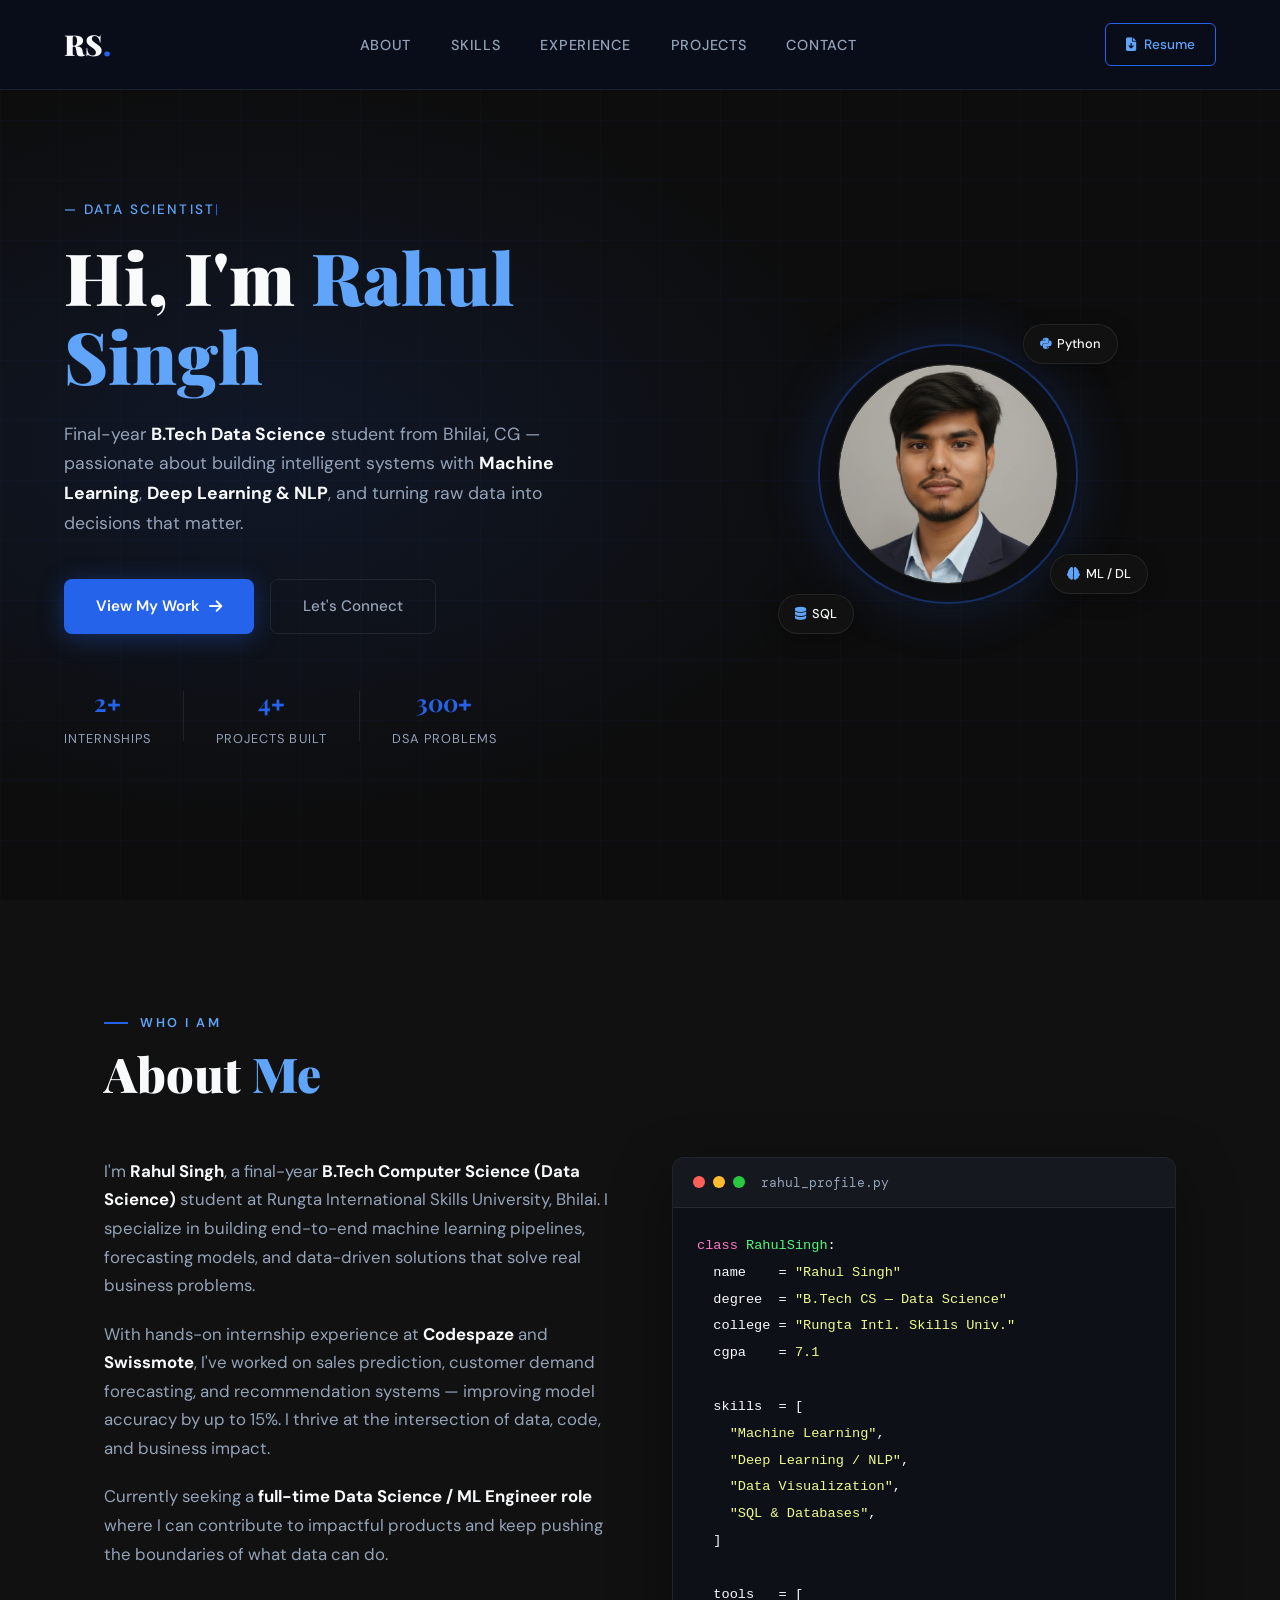
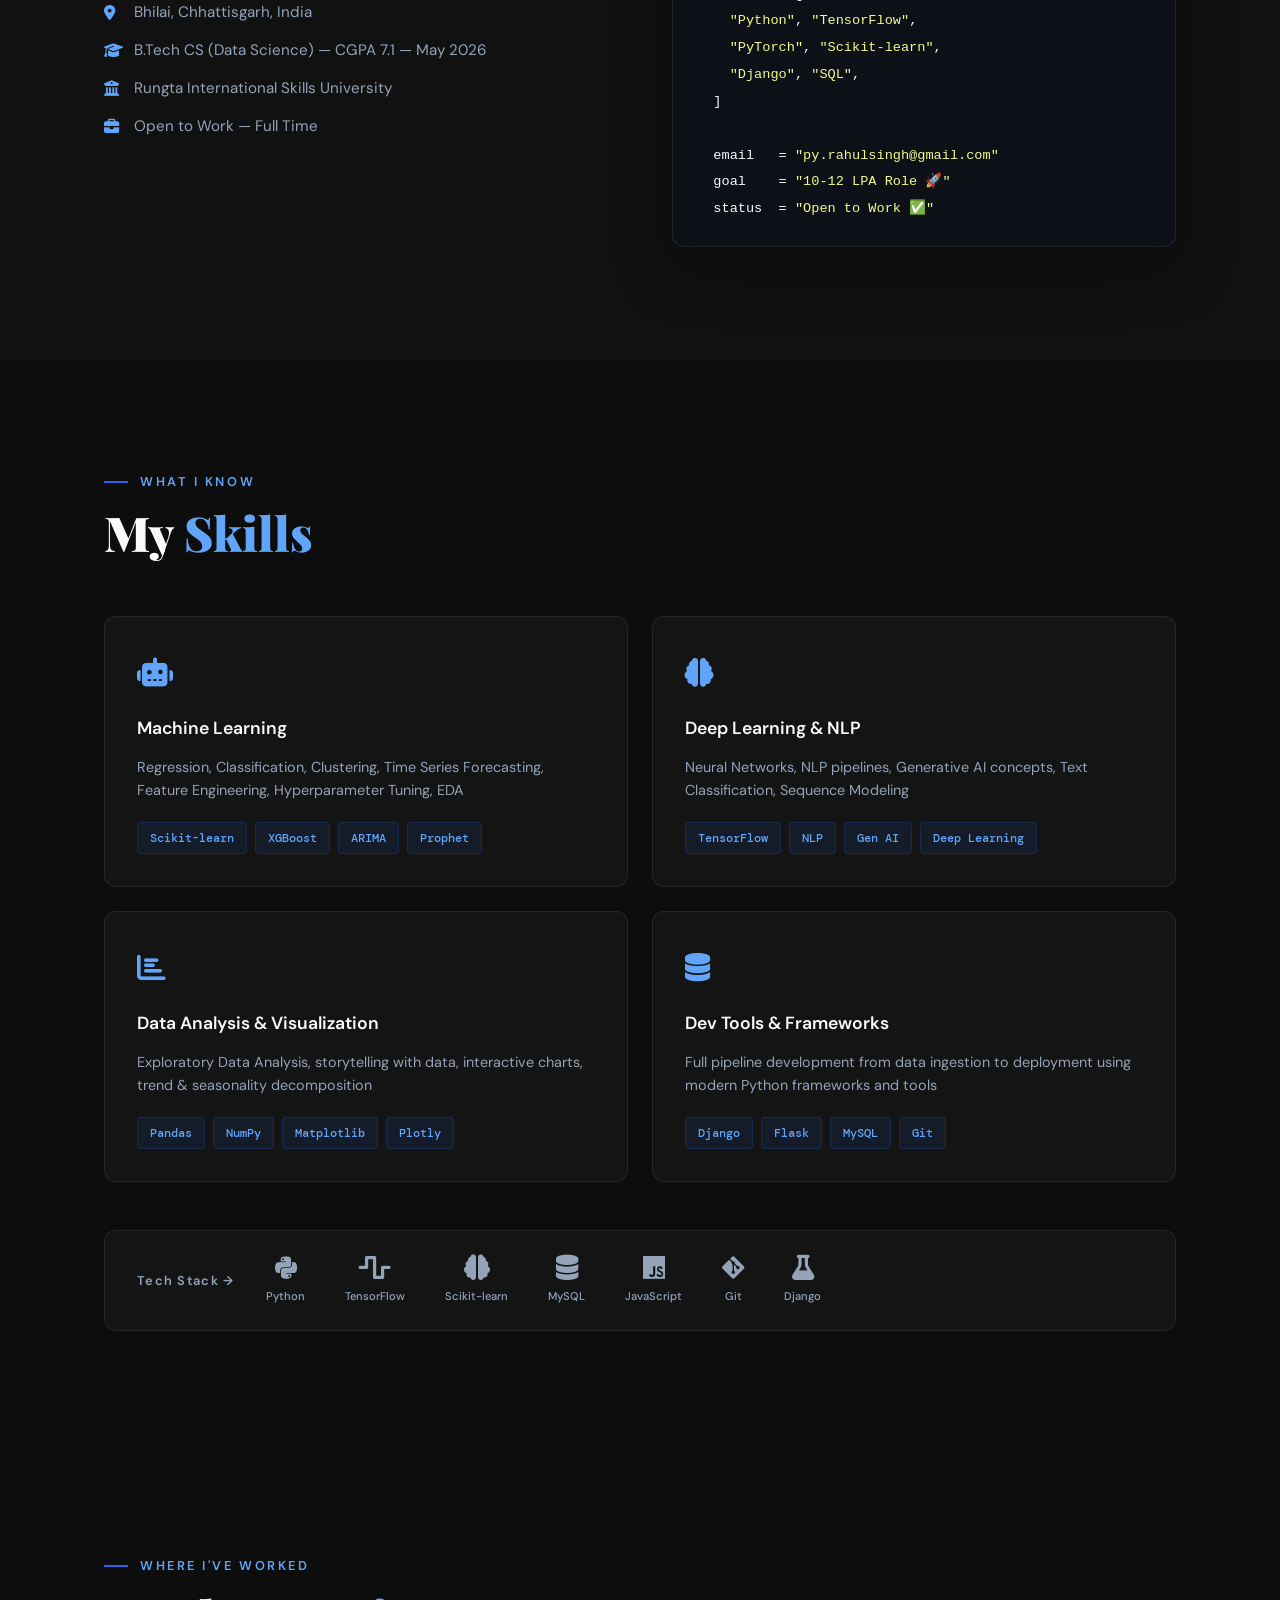
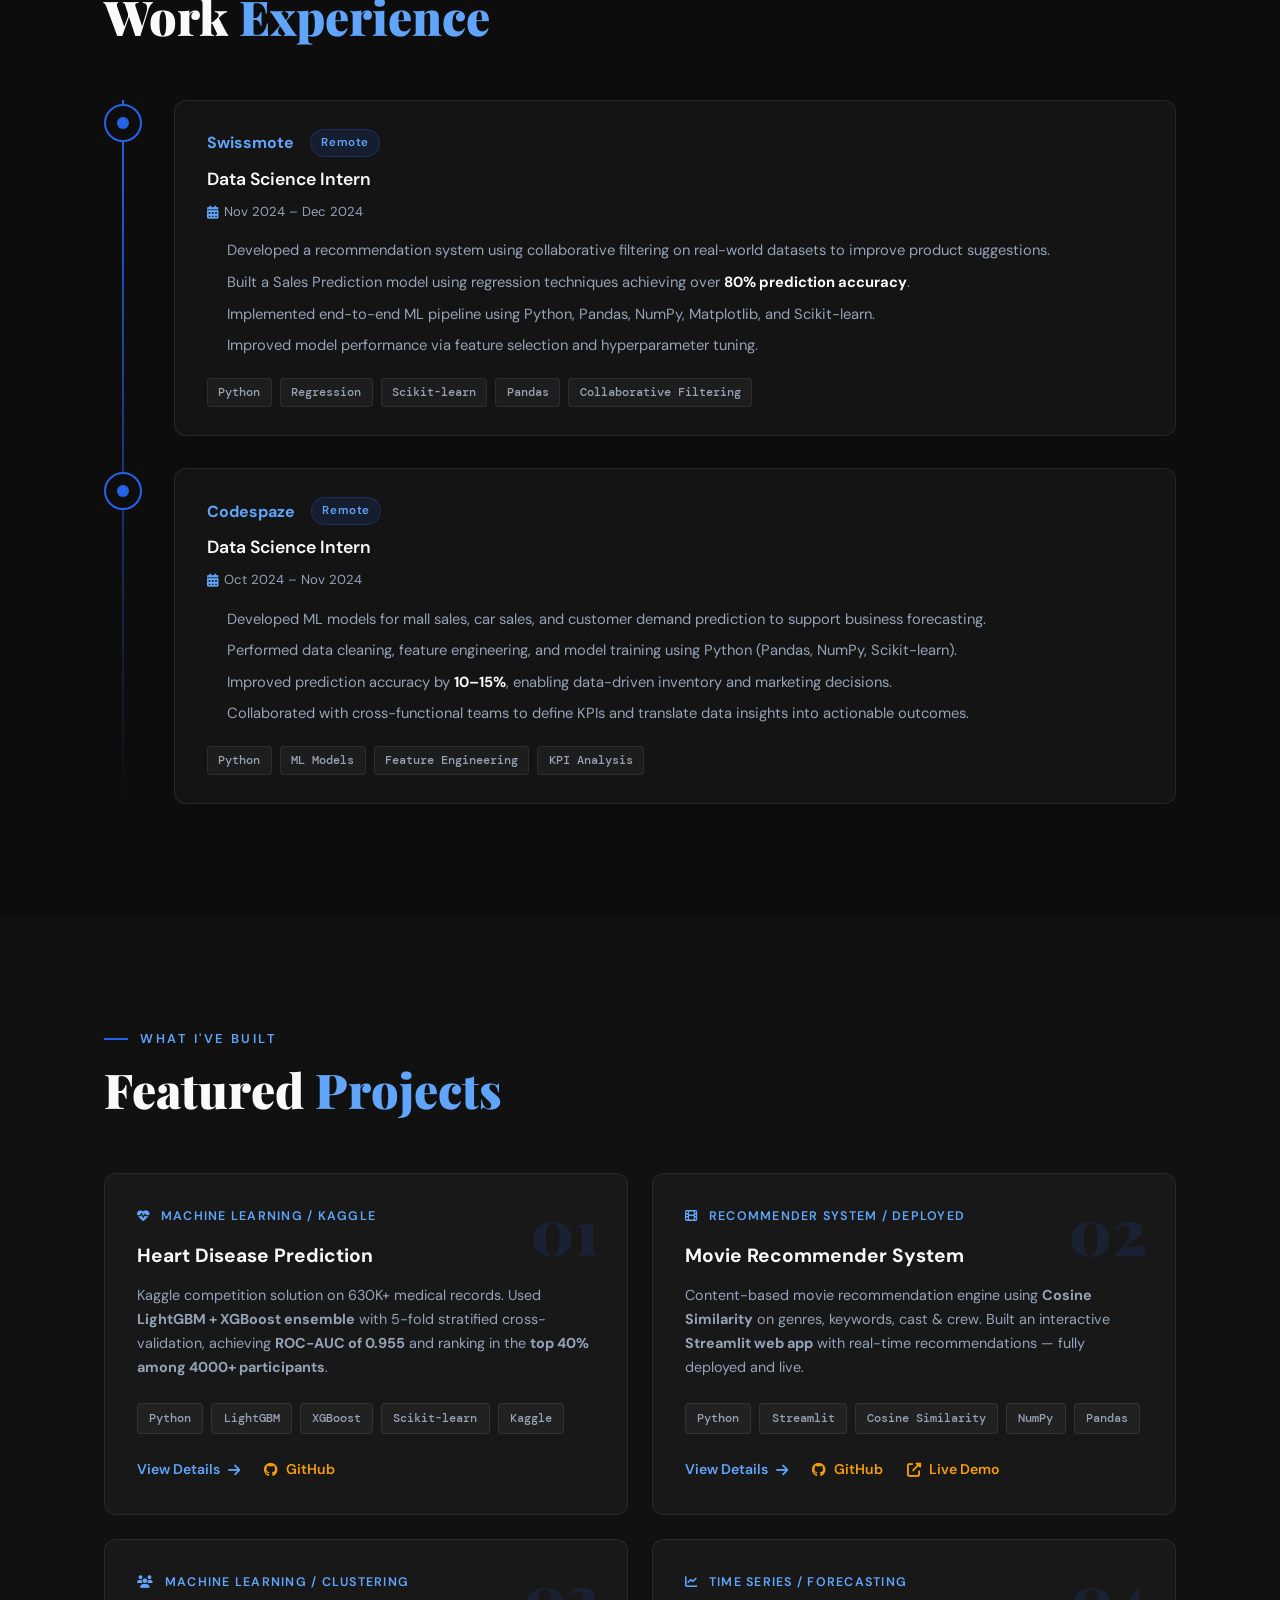
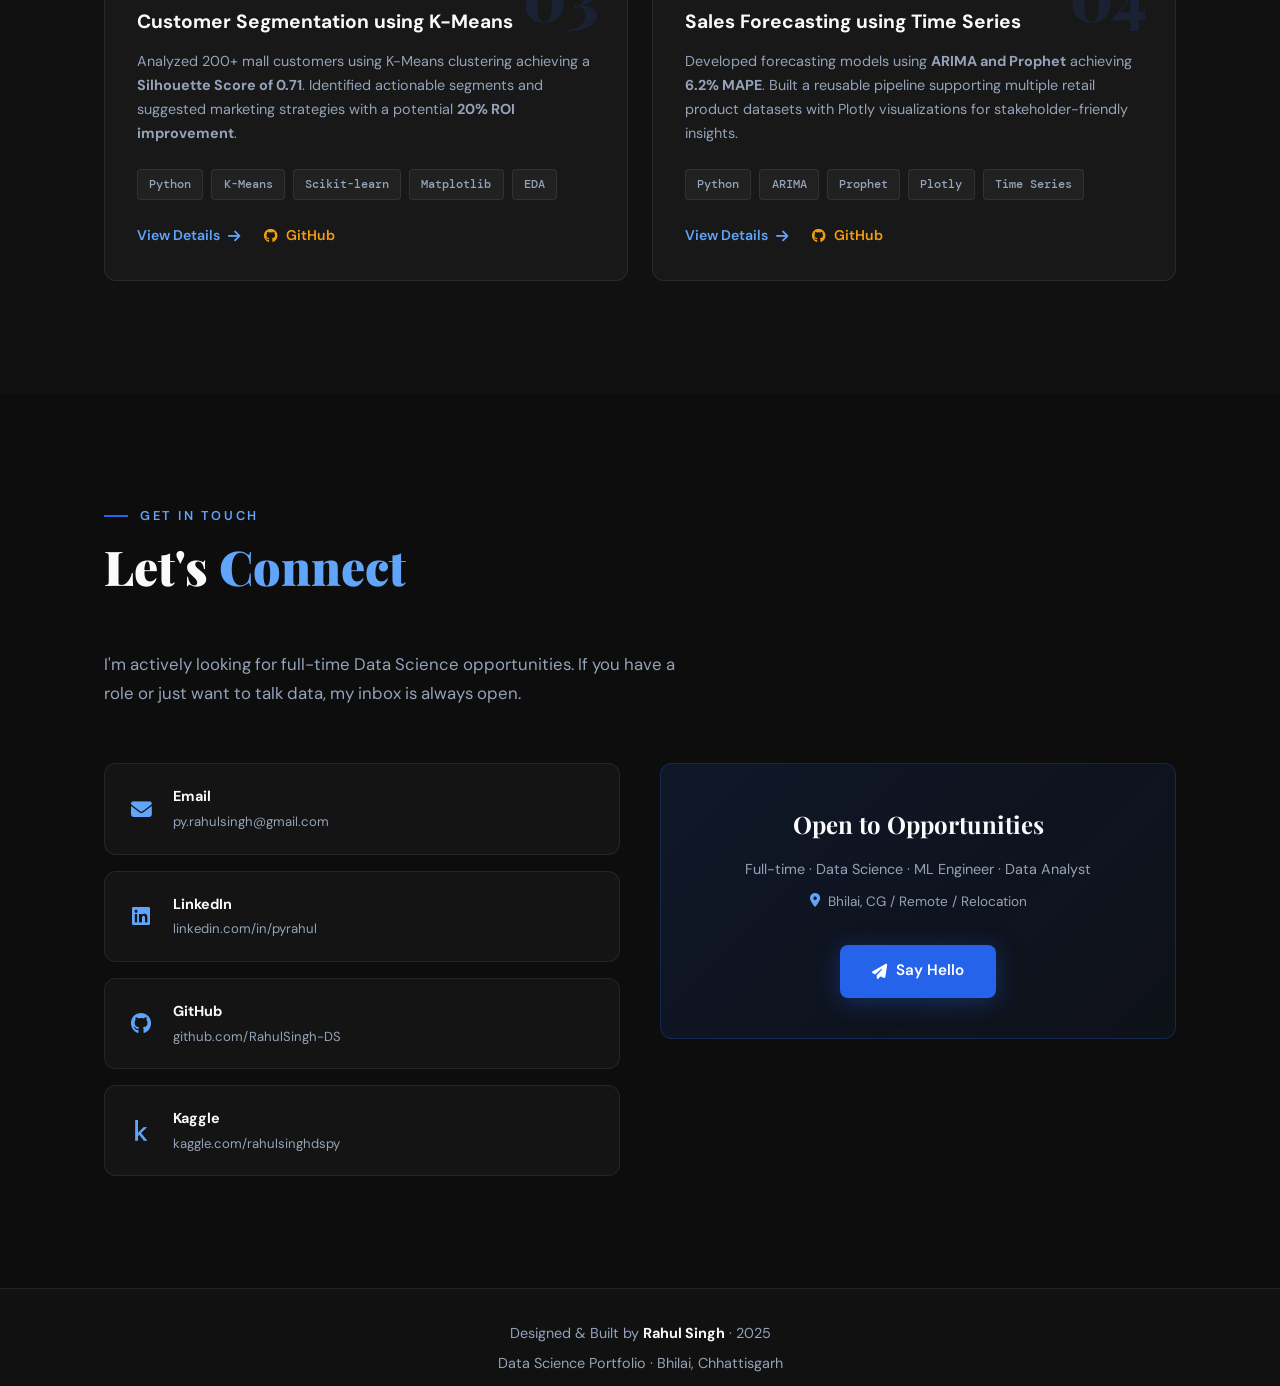
==== commit f5cf335a: "Add Open Graph meta tags for LinkedIn thumbnail" ====
--- a/index.html
+++ b/index.html
@@ -4,6 +4,16 @@
   <meta charset="UTF-8" />
   <meta name="viewport" content="width=device-width, initial-scale=1.0"/>
   <title>Rahul Singh | Data Science Portfolio</title>
+
+  <!-- Open Graph / LinkedIn Thumbnail -->
+  <meta property="og:title" content="Rahul Singh — Data Science Portfolio" />
+  <meta property="og:description" content="Final-year B.Tech Data Science student | ML, Deep Learning, NLP, SQL | 2 Internships | 4 Projects | Open to Work" />
+  <meta property="og:image" content="https://rahulsingh-ds.github.io/rahul-portfolio/assets/images/pfp.jpg" />
+  <meta property="og:url" content="https://rahulsingh-ds.github.io/rahul-portfolio/" />
+  <meta property="og:type" content="website" />
+  <meta name="twitter:card" content="summary_large_image" />
+  <meta name="twitter:image" content="https://rahulsingh-ds.github.io/rahul-portfolio/assets/images/pfp.jpg" />
+
   <link rel="stylesheet" href="style.css" />
   <link href="https://fonts.googleapis.com/css2?family=Playfair+Display:wght@400;700;900&family=DM+Sans:wght@300;400;500;600&family=DM+Mono:wght@400;500&display=swap" rel="stylesheet"/>
   <link rel="stylesheet" href="https://cdnjs.cloudflare.com/ajax/libs/font-awesome/6.5.0/css/all.min.css"/>
@@ -147,7 +157,7 @@
   ]
 
   email   = <span class="c-str">"py.rahulsingh@gmail.com"</span>
-  goal    = <span class="c-str">"Data-Scientist Role🚀"</span>
+  goal    = <span class="c-str">"10-12 LPA Role 🚀"</span>
   status  = <span class="c-str">"Open to Work ✅"</span></code></pre>
           </div>
         </div>
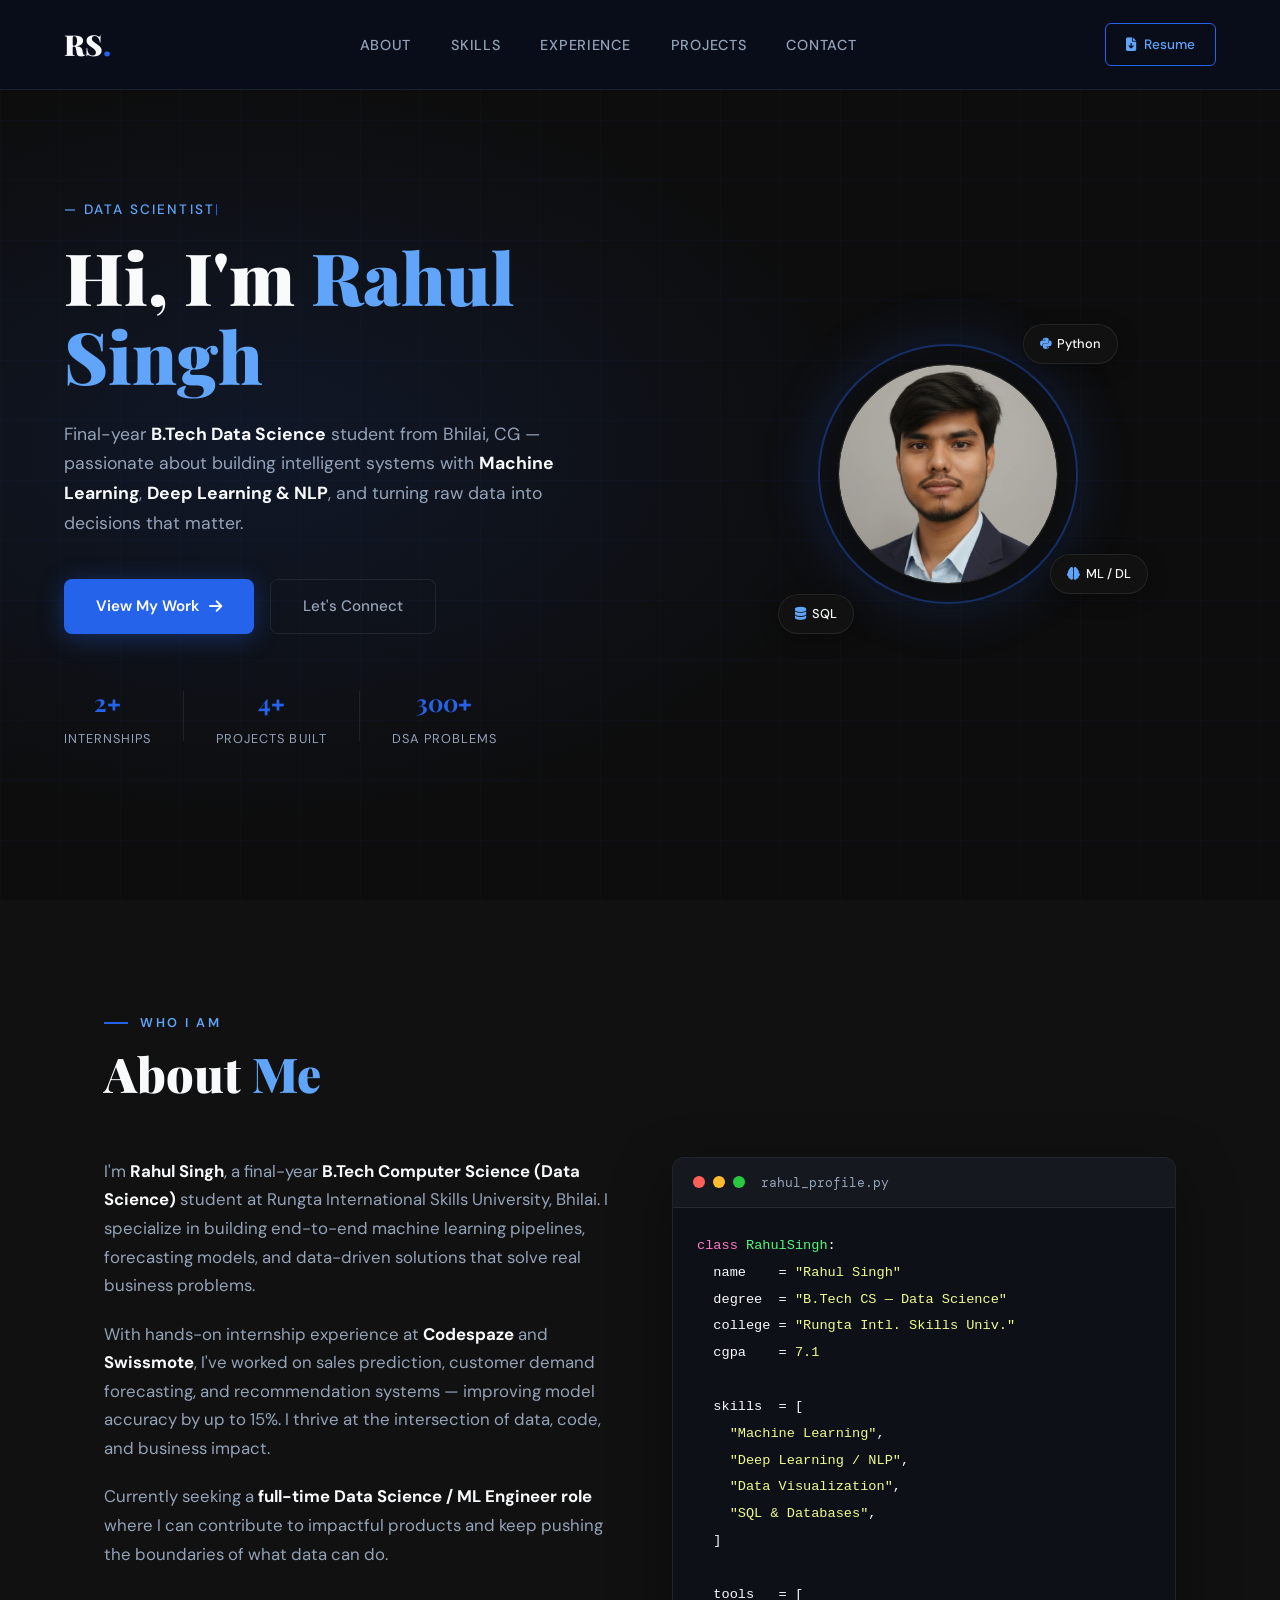
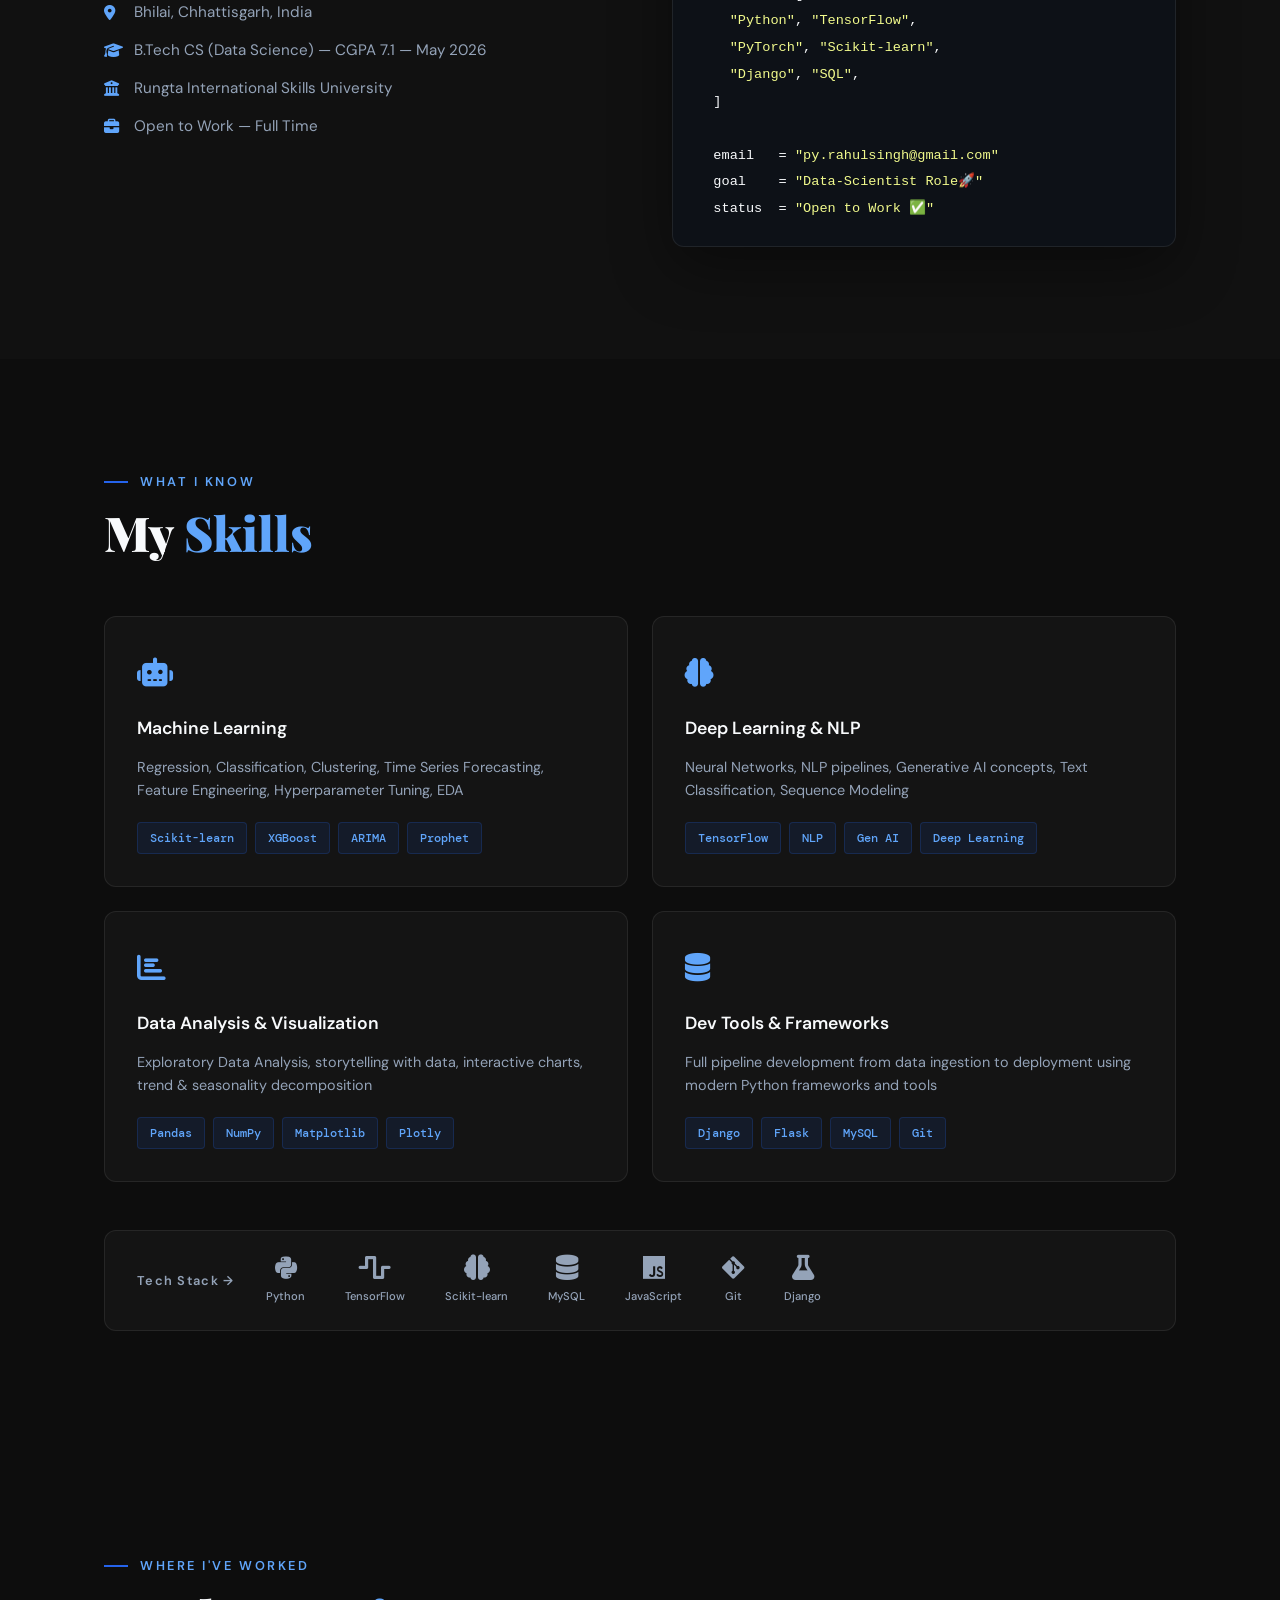
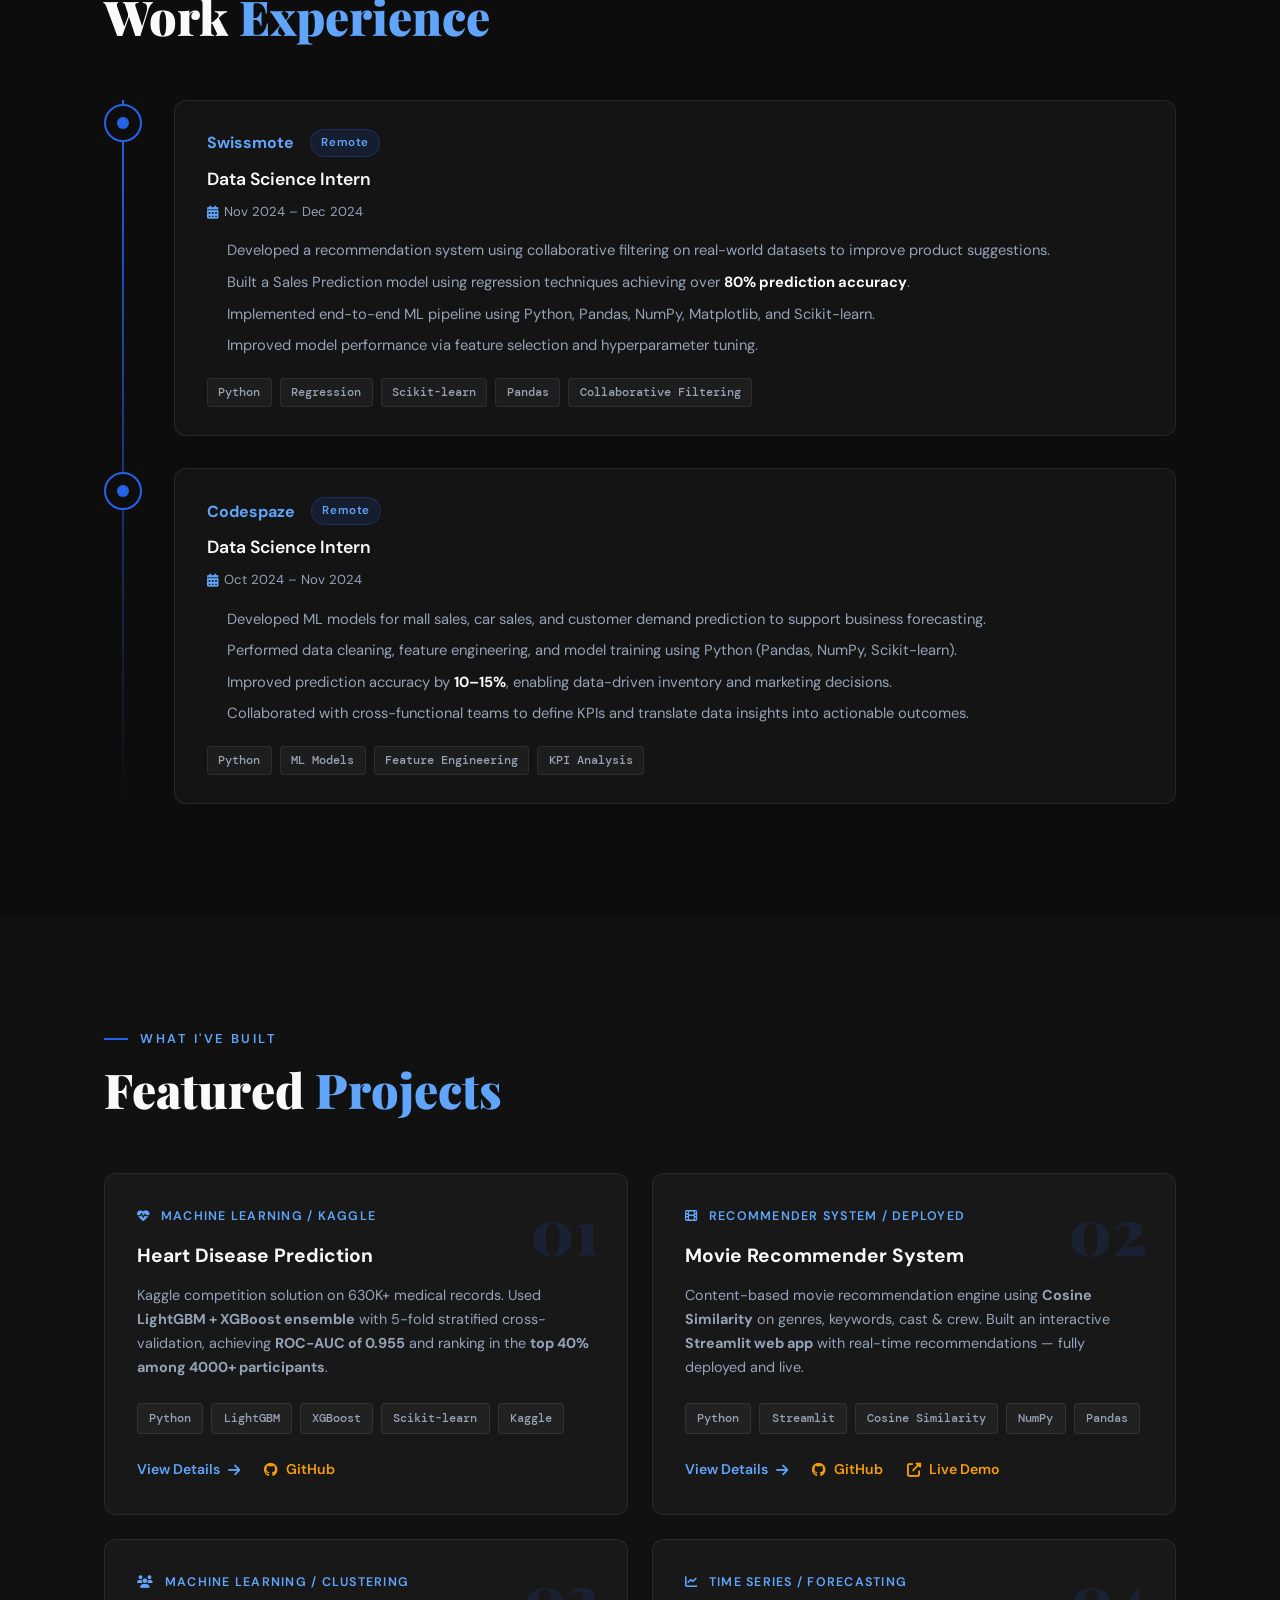
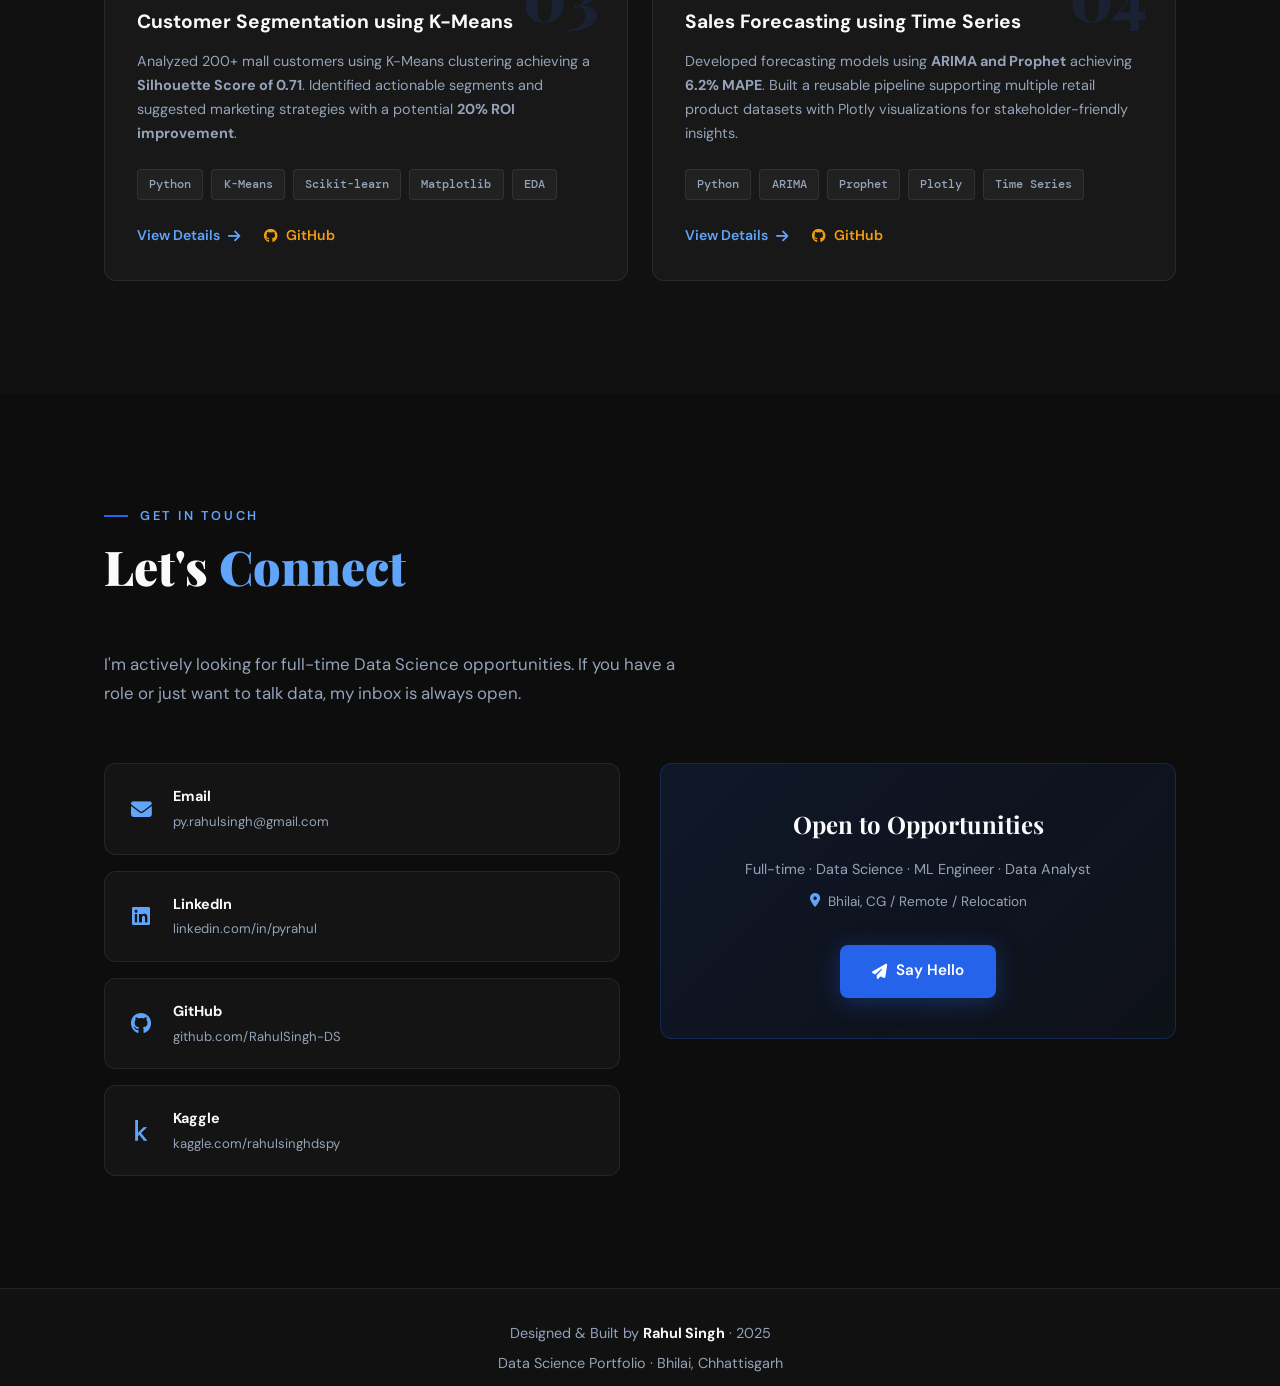
==== commit b466c969: "updated project" ====
--- a/index.html
+++ b/index.html
@@ -157,7 +157,7 @@
   ]
 
   email   = <span class="c-str">"py.rahulsingh@gmail.com"</span>
-  goal    = <span class="c-str">"10-12 LPA Role 🚀"</span>
+  goal    = <span class="c-str">"Data-Scientist Role🚀"</span>
   status  = <span class="c-str">"Open to Work ✅"</span></code></pre>
           </div>
         </div>
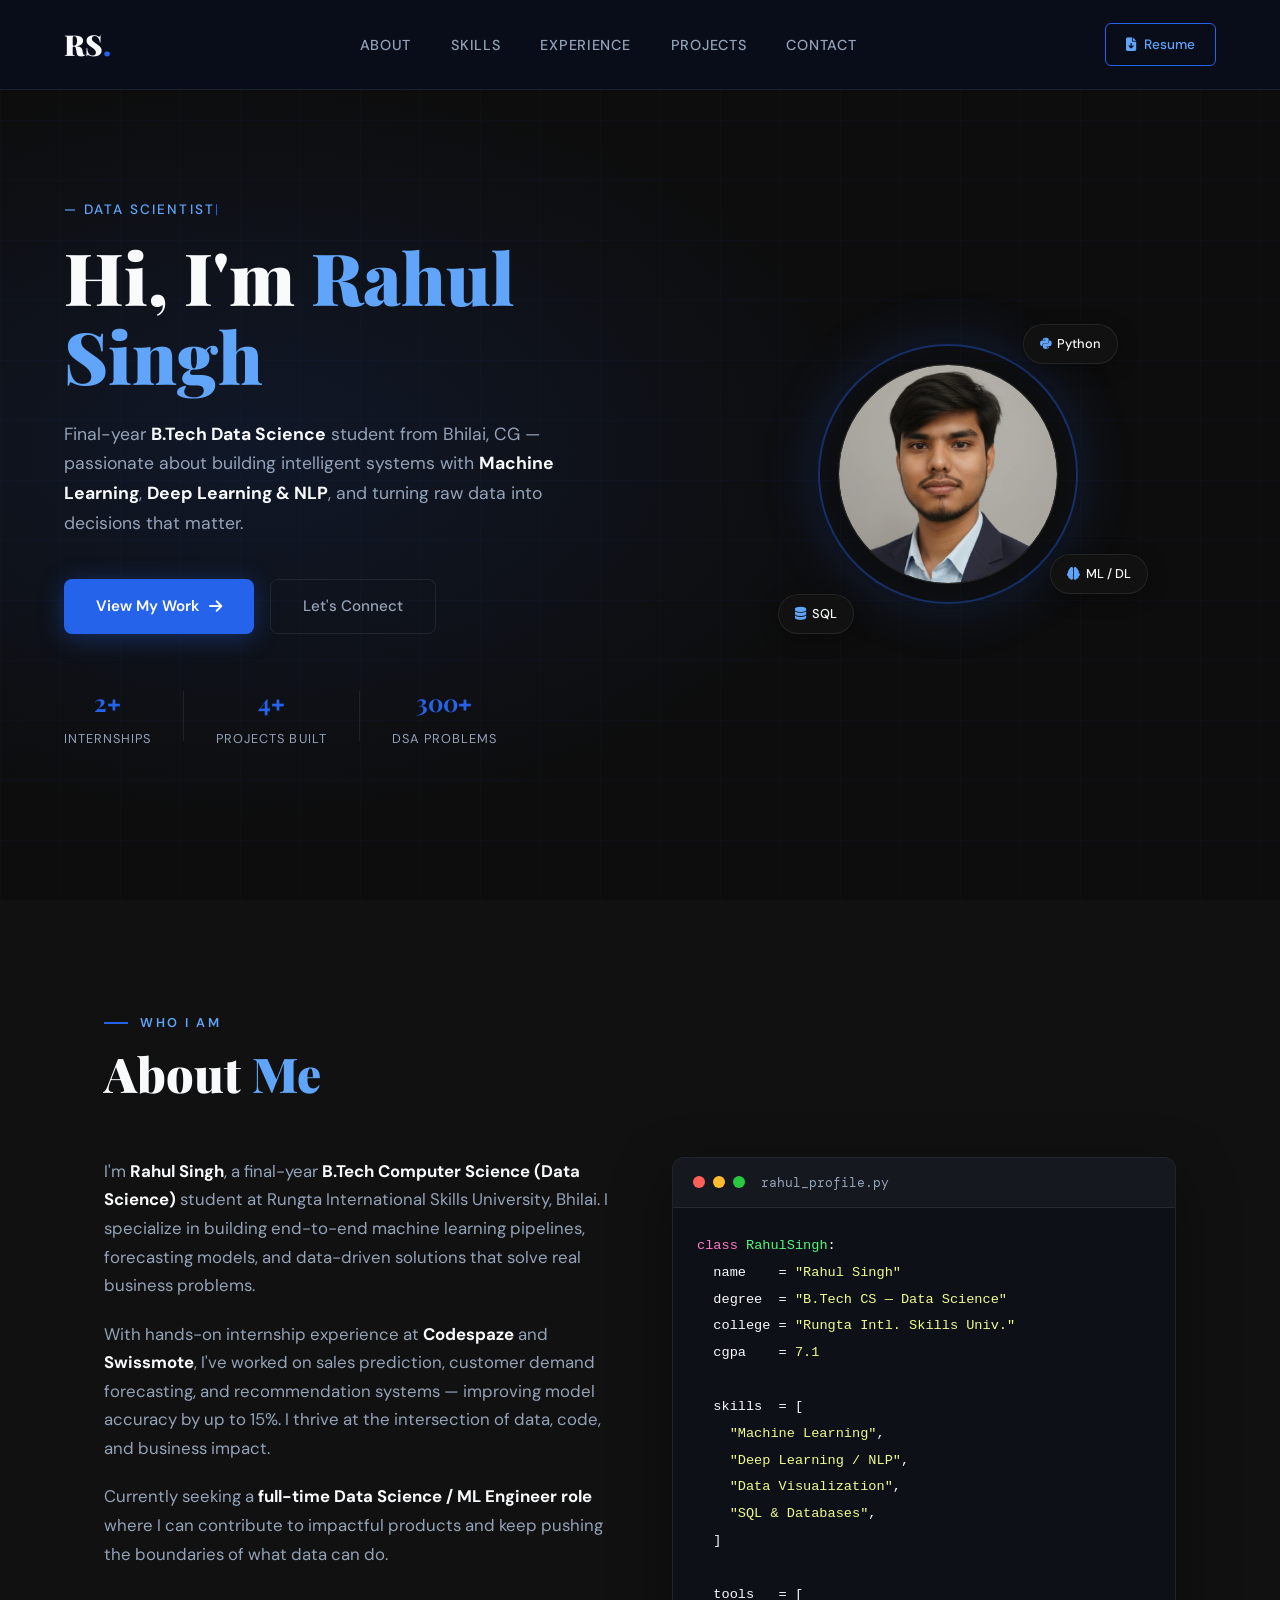
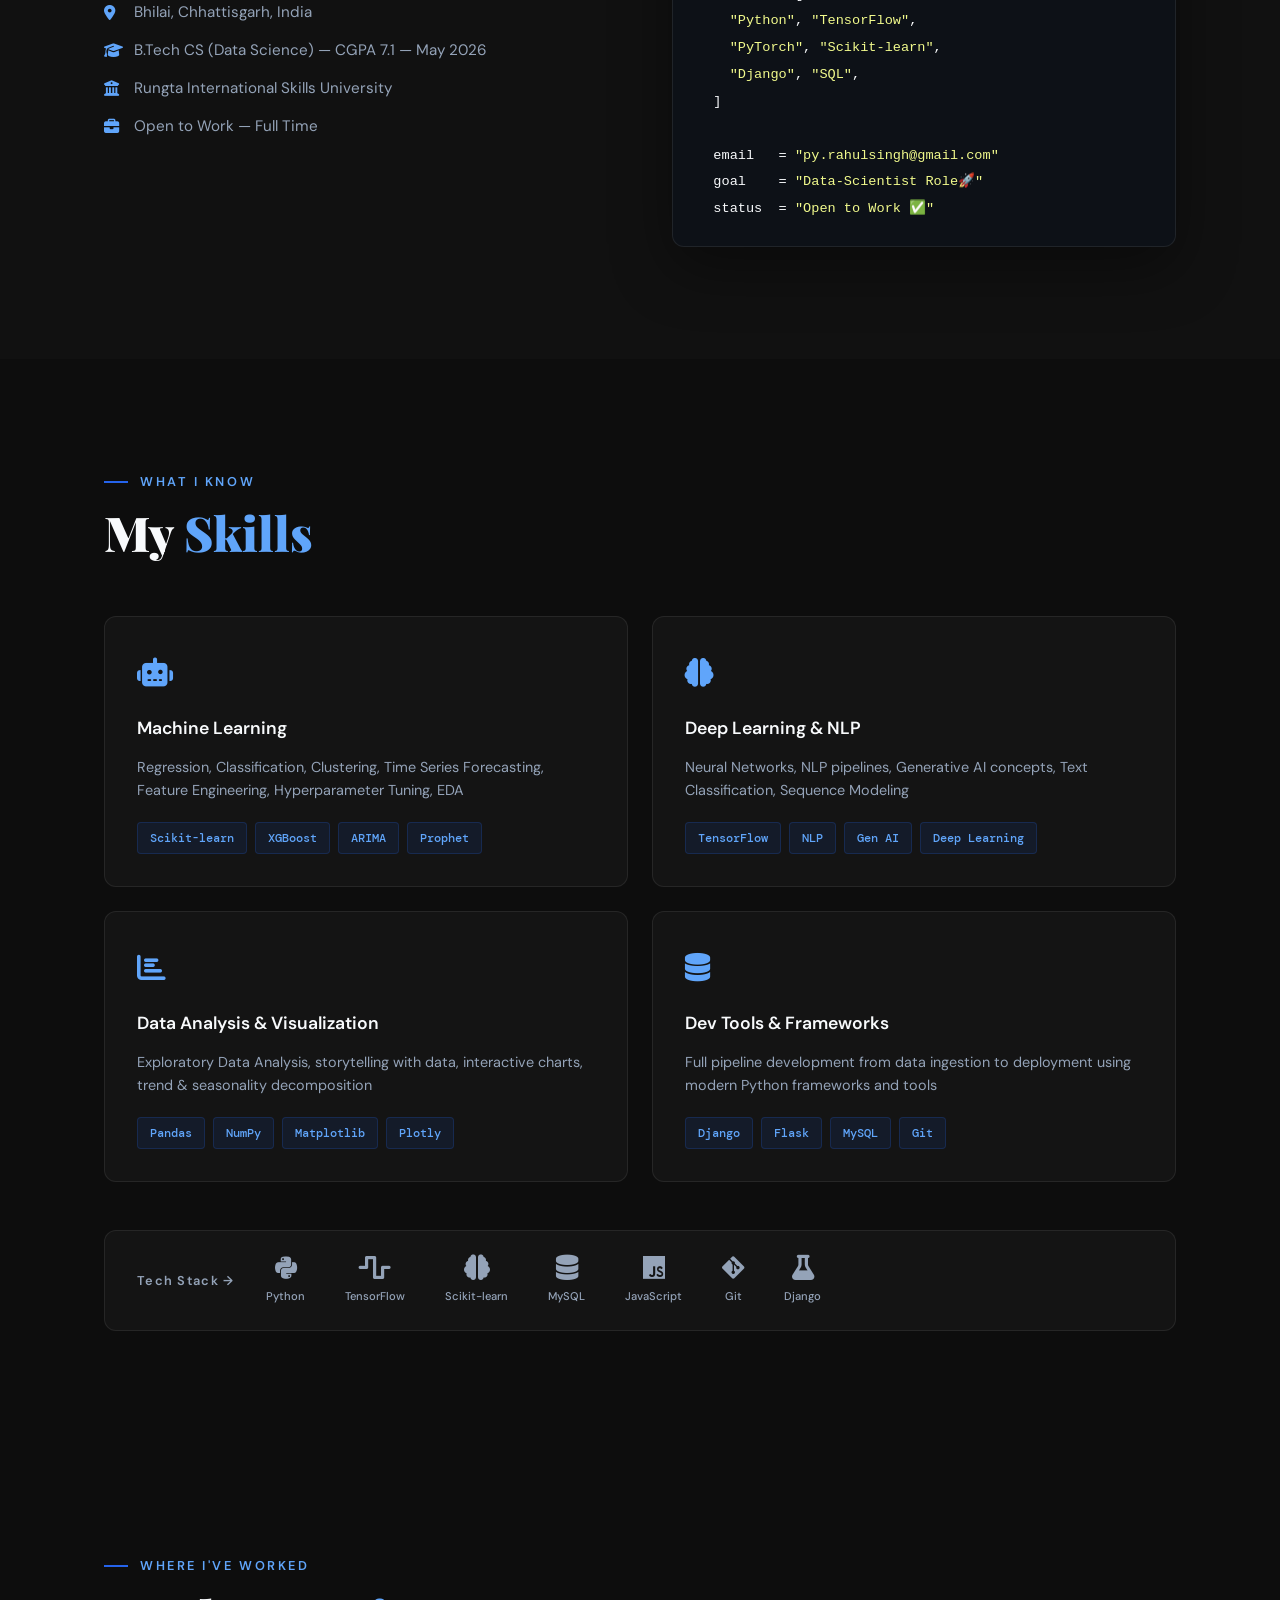
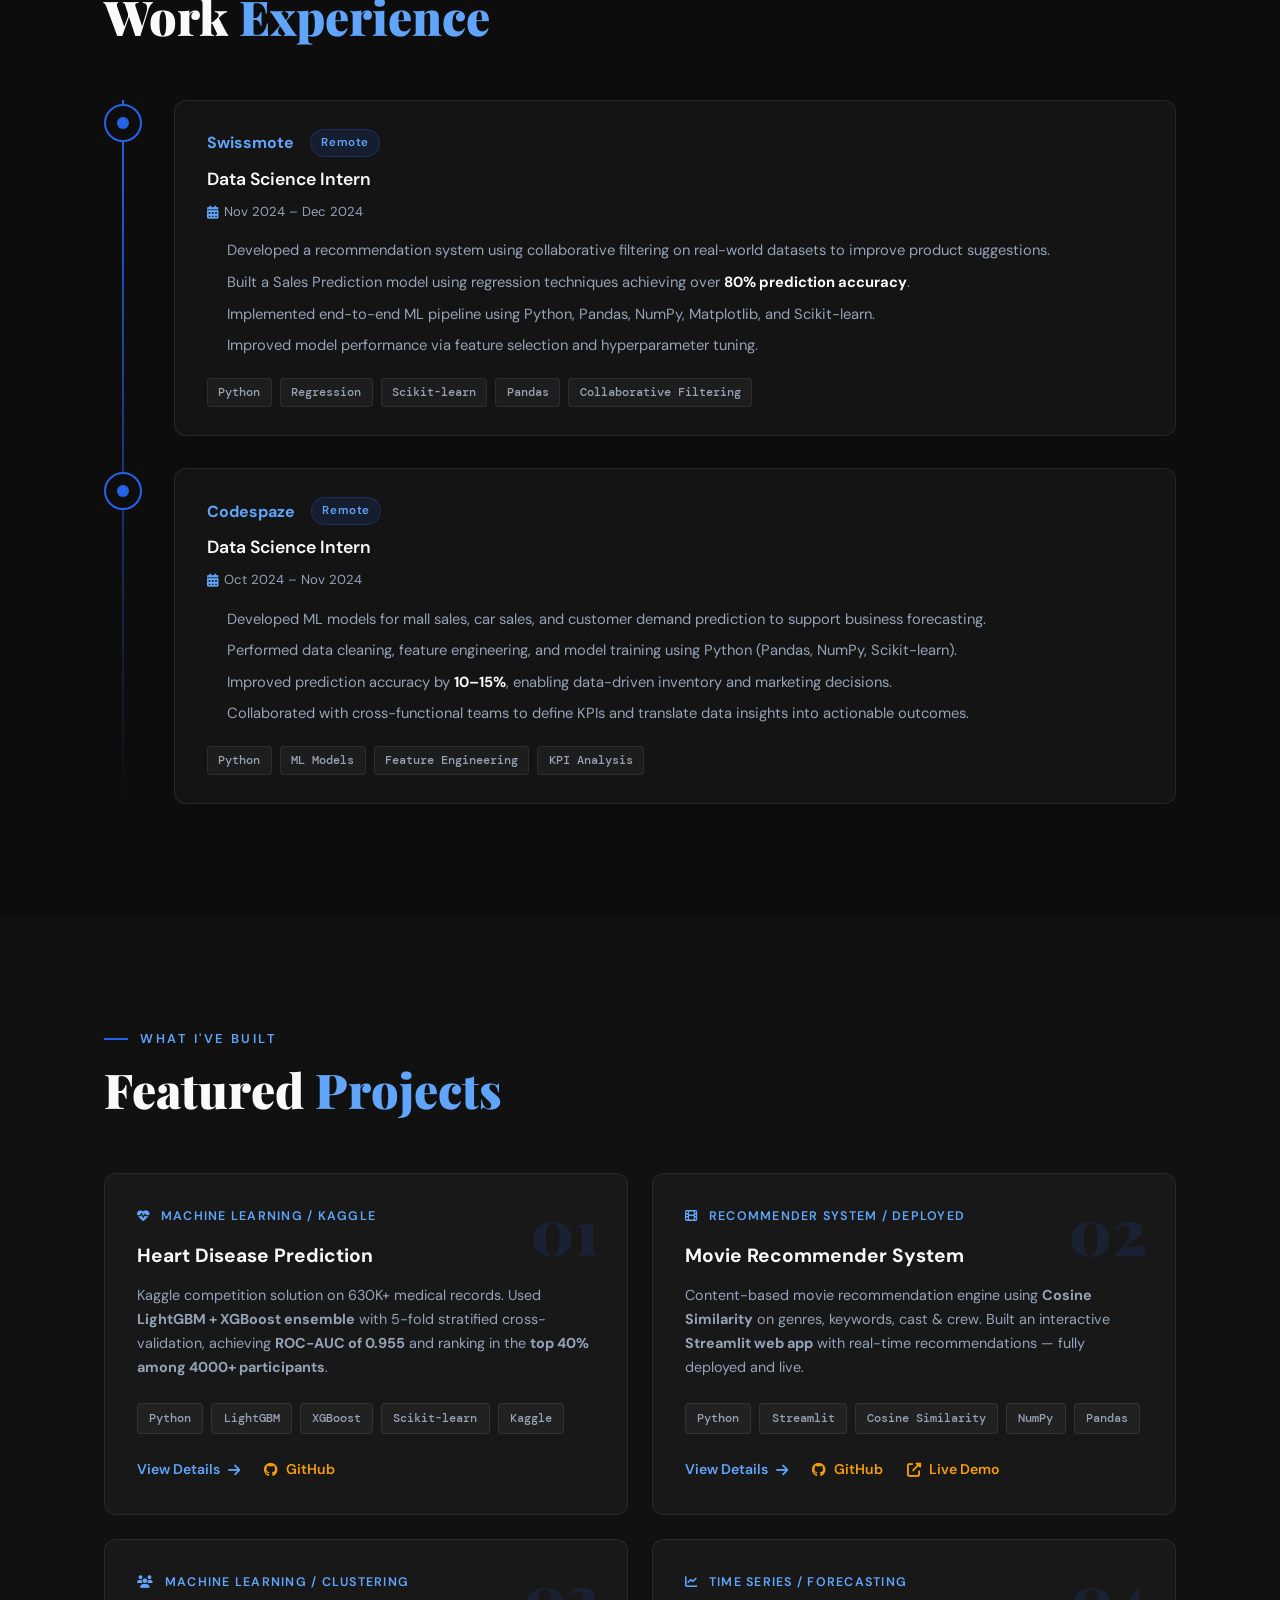
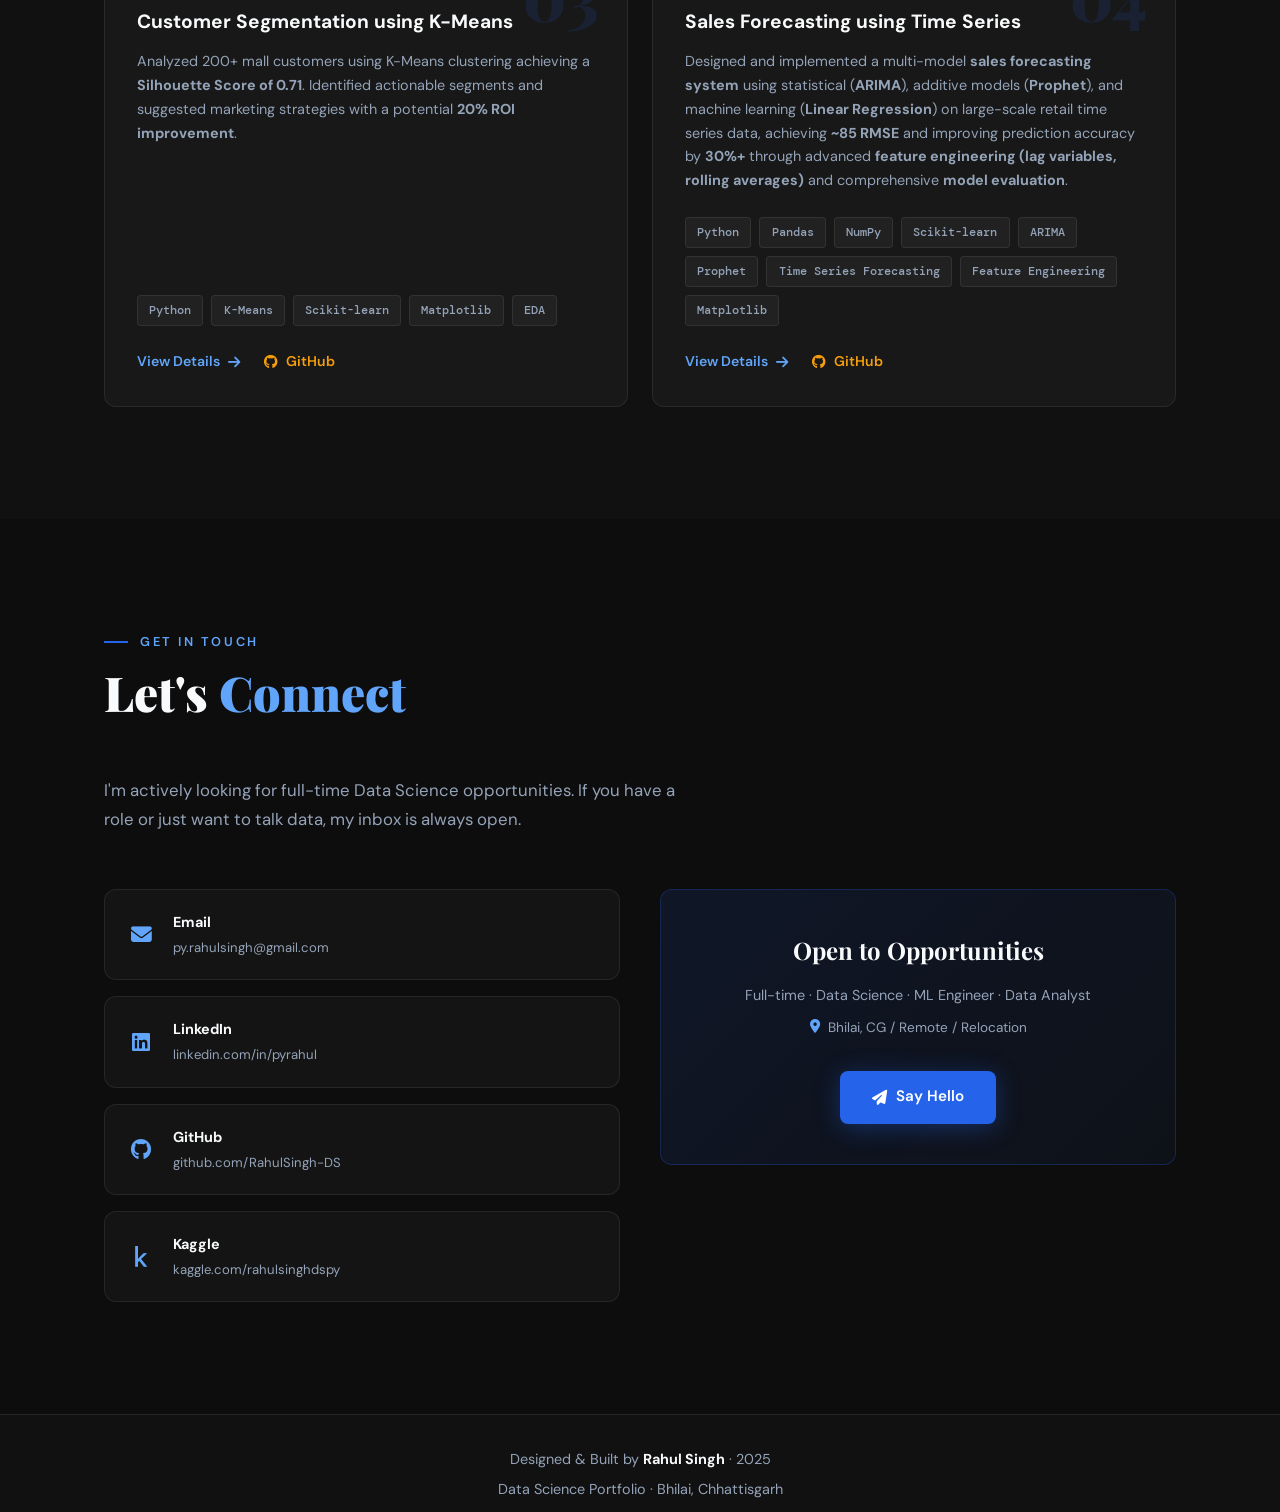
==== commit 0b60b3c2: "updated project" ====
--- a/index.html
+++ b/index.html
@@ -343,9 +343,9 @@
           <div class="project-num">04</div>
           <div class="project-domain"><i class="fas fa-chart-line"></i> Time Series / Forecasting</div>
           <h3>Sales Forecasting using Time Series</h3>
-          <p>Developed forecasting models using <strong>ARIMA and Prophet</strong> achieving <strong>6.2% MAPE</strong>. Built a reusable pipeline supporting multiple retail product datasets with Plotly visualizations for stakeholder-friendly insights.</p>
+          <p>Designed and implemented a multi-model <strong>sales forecasting system</strong> using statistical (<strong>ARIMA</strong>), additive models (<strong>Prophet</strong>), and machine learning (<strong>Linear Regression</strong>) on large-scale retail time series data, achieving <strong>~85 RMSE</strong> and improving prediction accuracy by <strong>30%+</strong> through advanced <strong>feature engineering (lag variables, rolling averages)</strong> and comprehensive <strong>model evaluation</strong>.</p>
           <div class="project-tags">
-            <span>Python</span><span>ARIMA</span><span>Prophet</span><span>Plotly</span><span>Time Series</span>
+            <span>Python</span><span>Pandas</span><span>NumPy</span><span>Scikit-learn</span><span>ARIMA</span><span>Prophet</span><span>Time Series Forecasting</span><span>Feature Engineering</span><span>Matplotlib</span>
           </div>
           <div class="project-links-row">
             <a href="projects/project4.html" class="project-link">View Details <i class="fas fa-arrow-right"></i></a>
